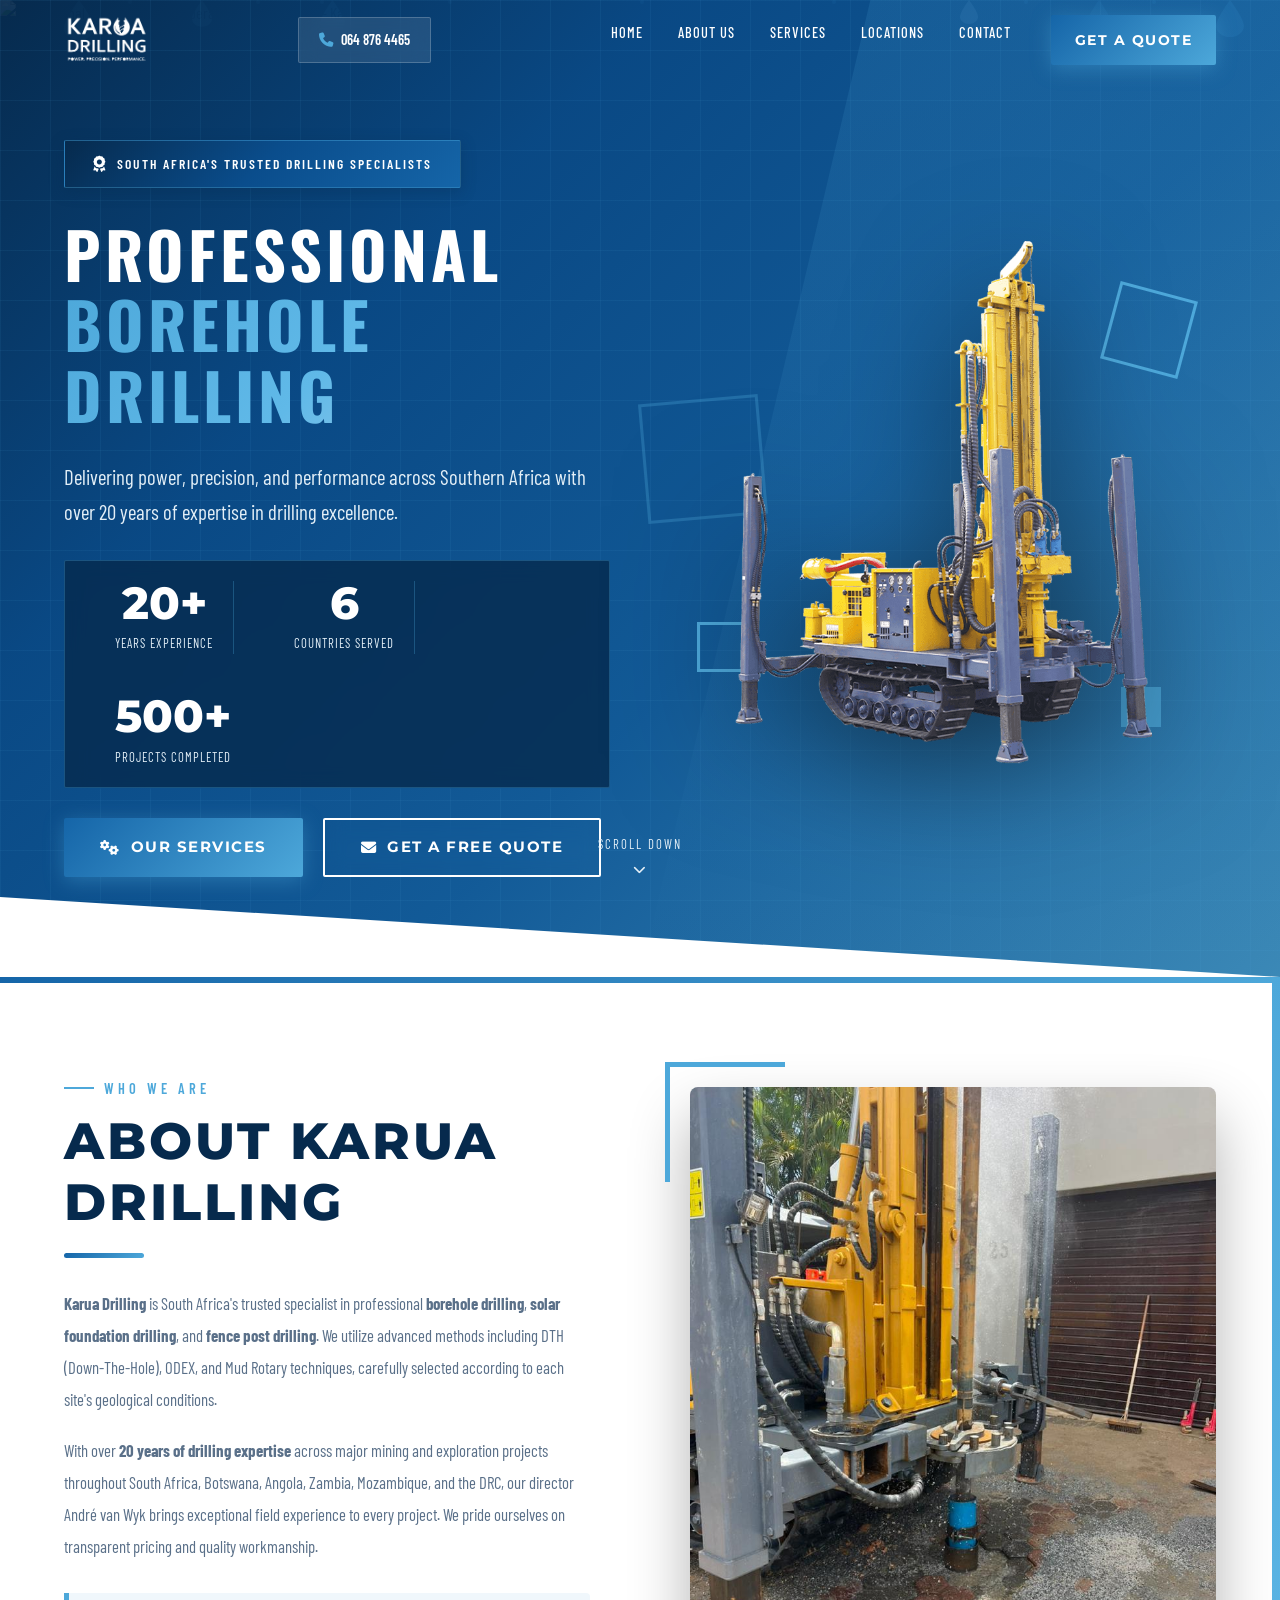
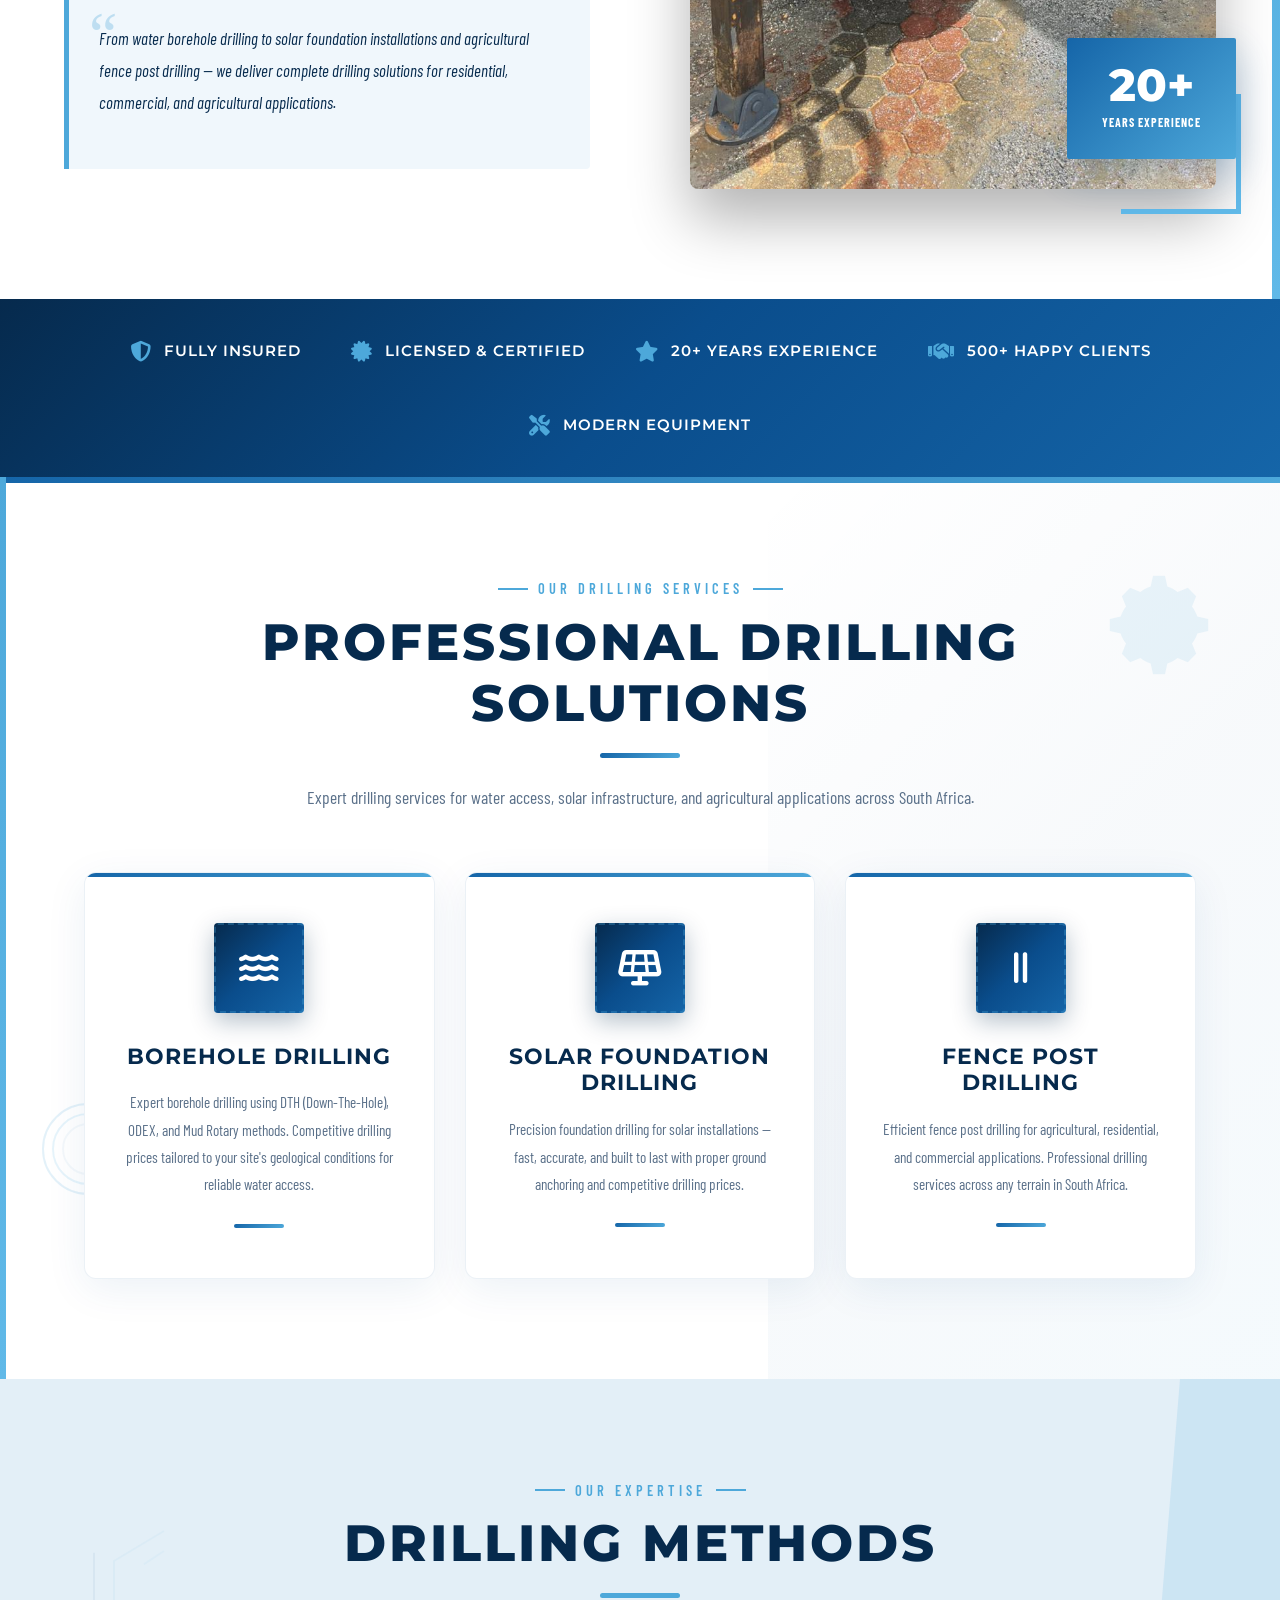
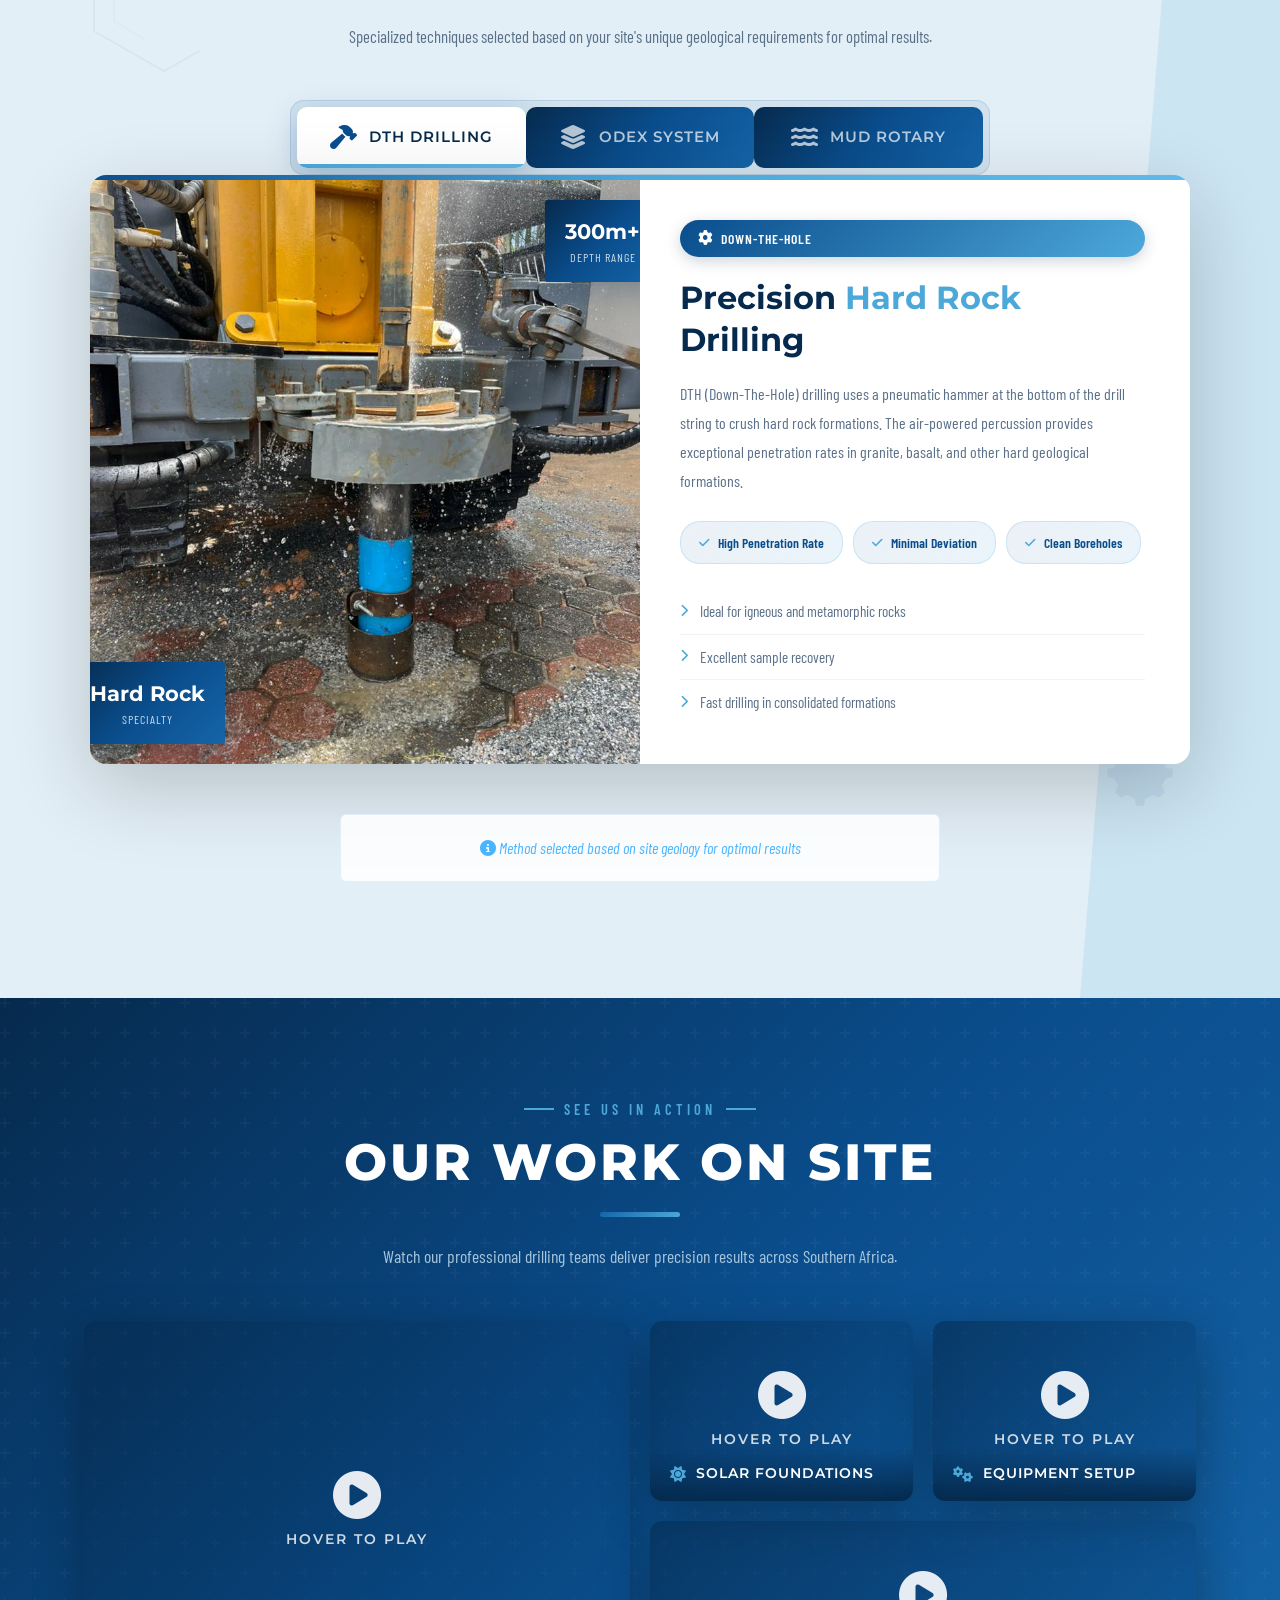
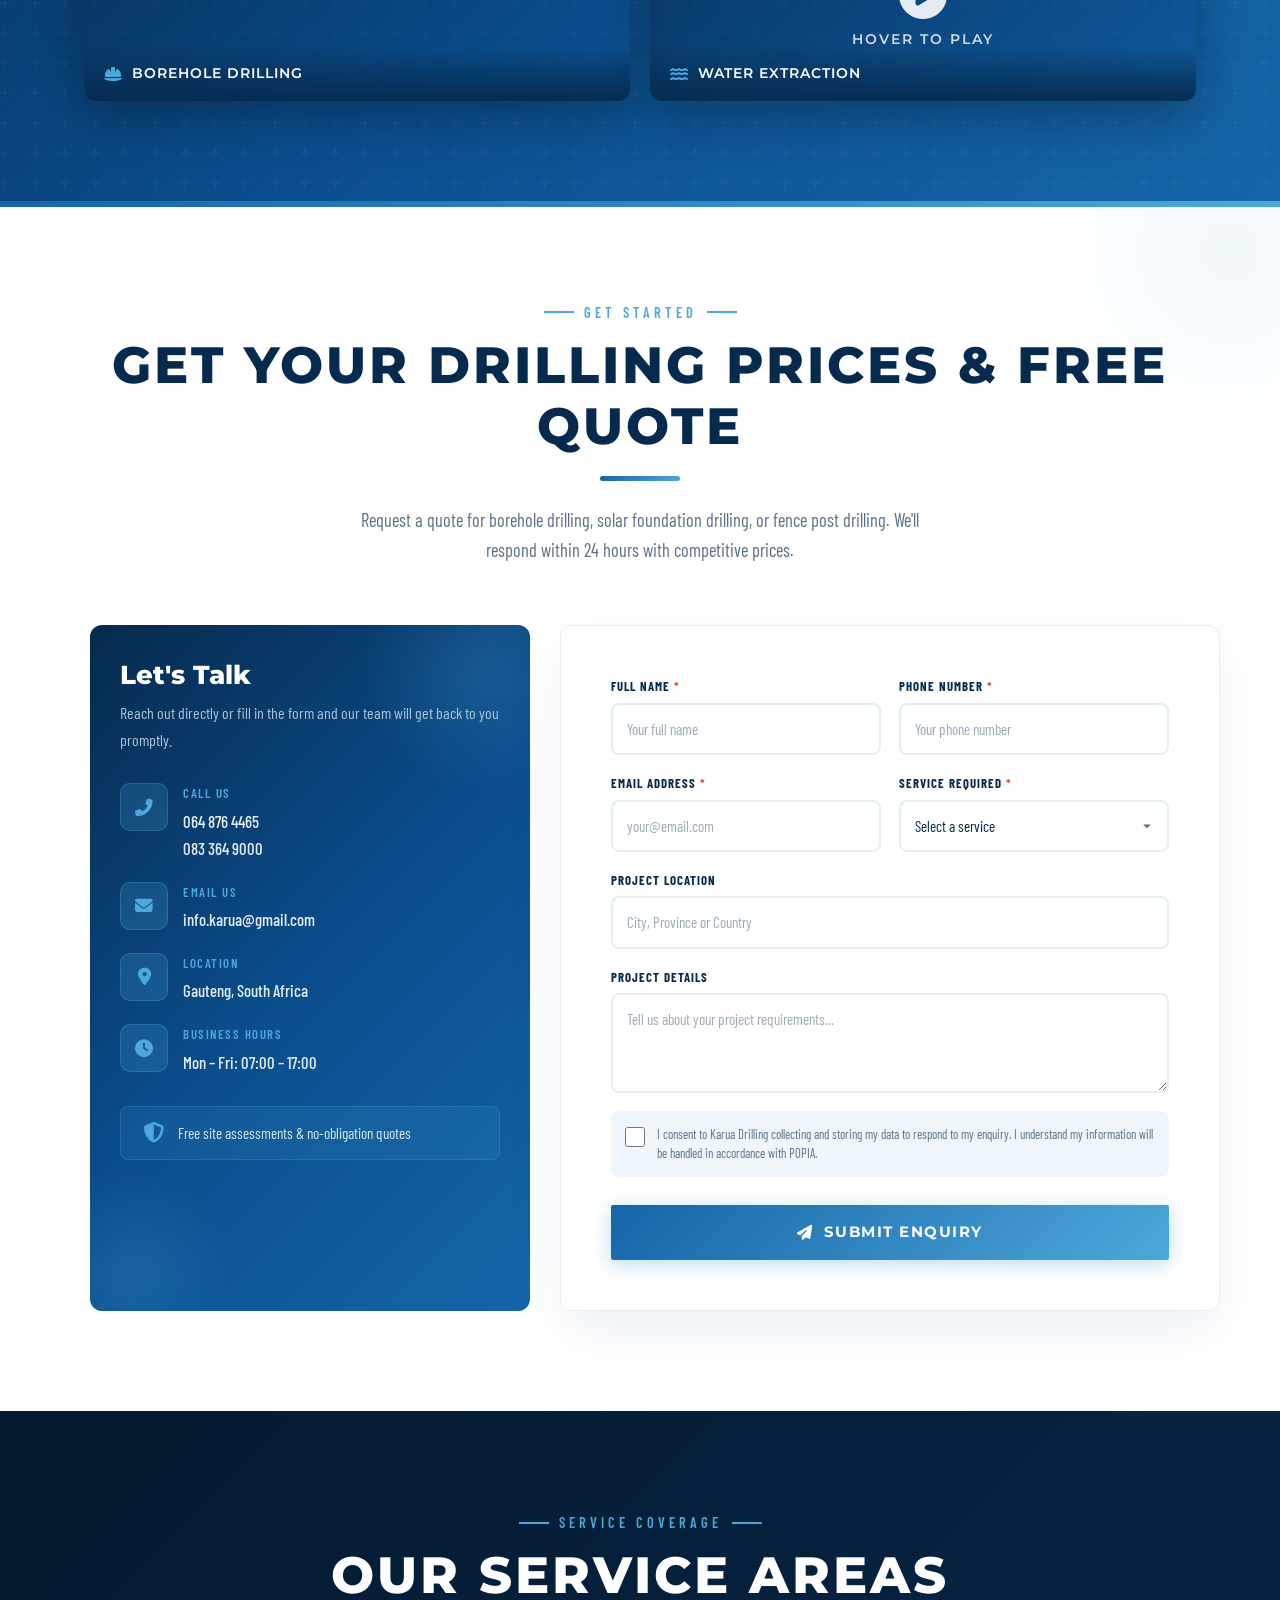
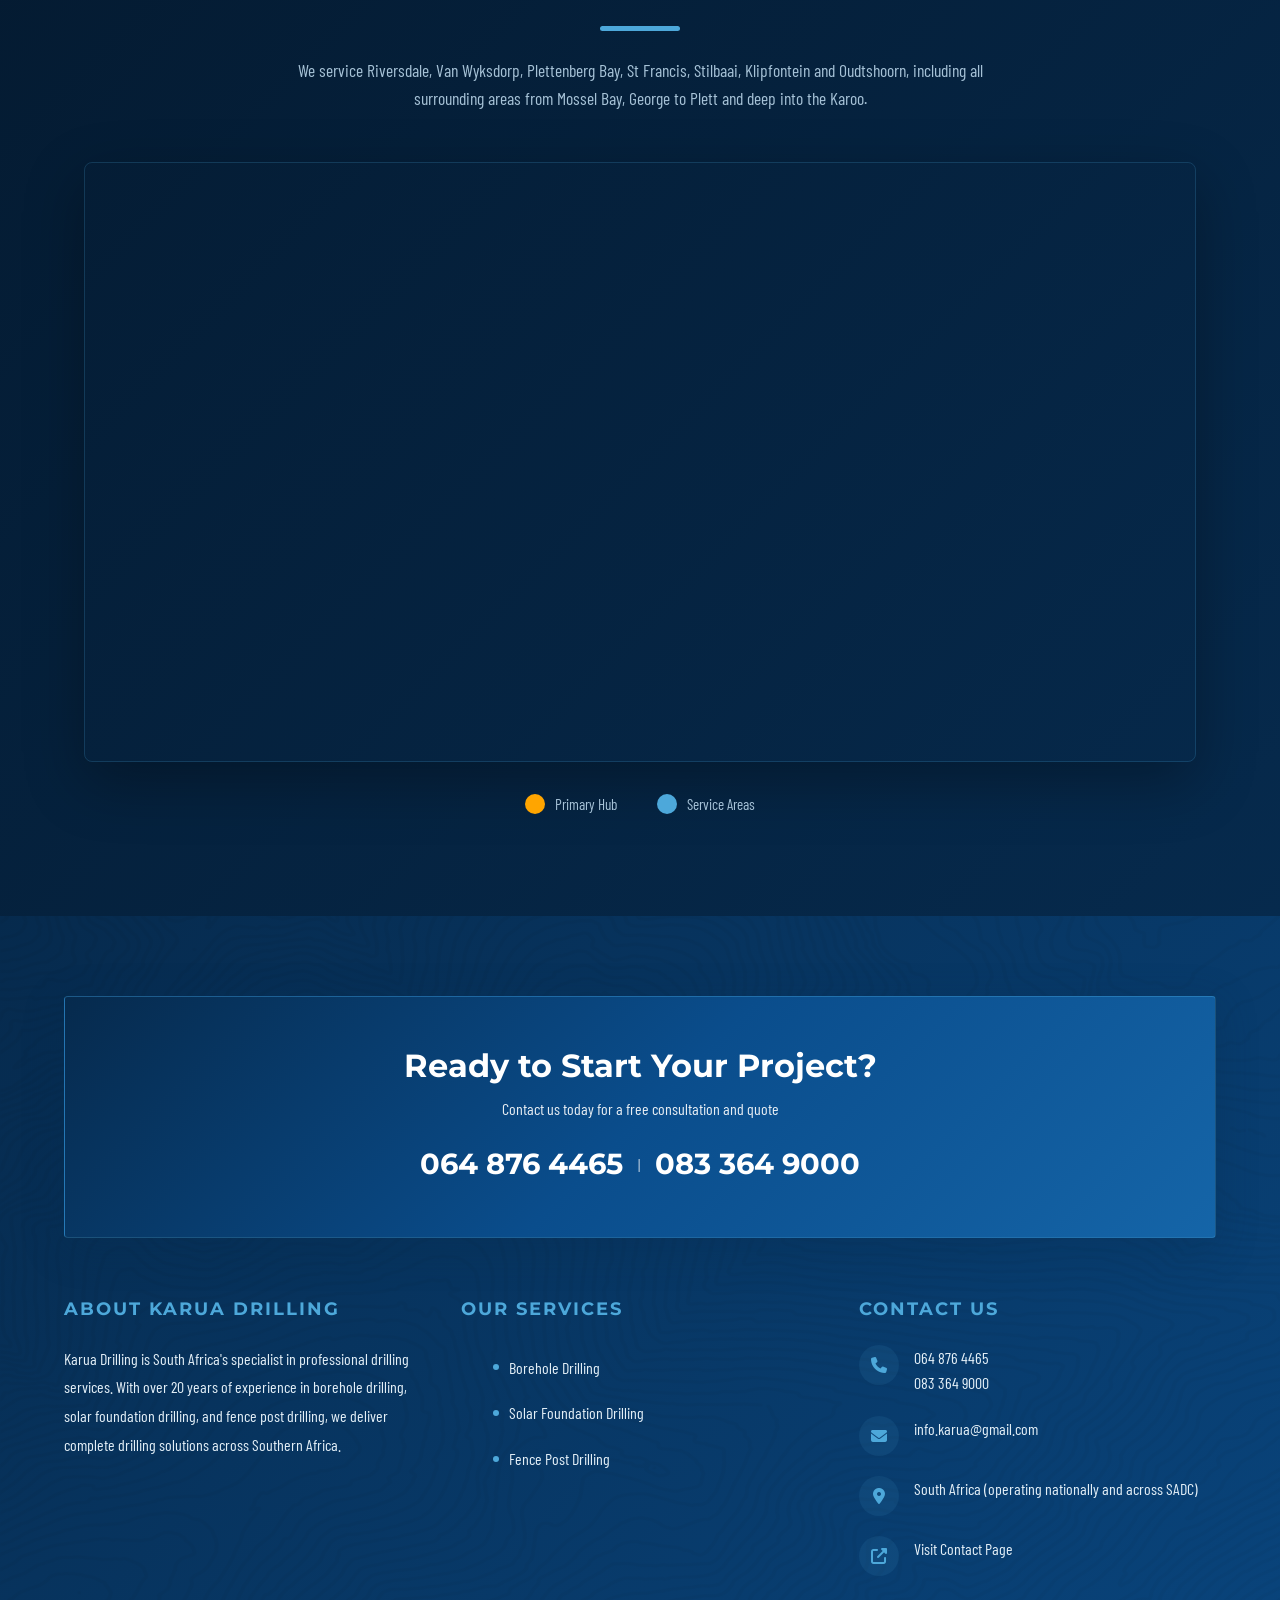
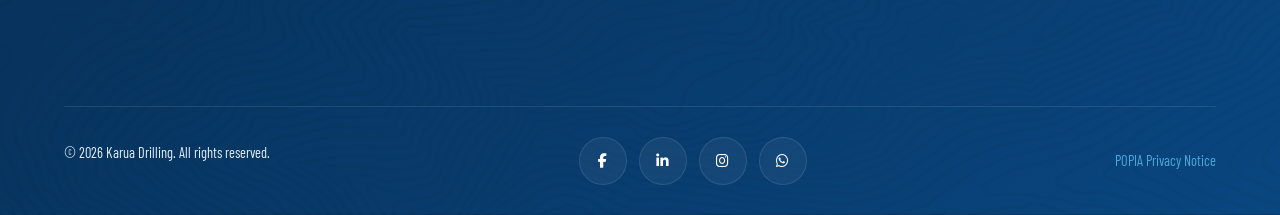
==== index.html @ 05ddfd88 "Initial commit: Karua Drilling static site Static marketing site (HTML/CSS/vanilla JS) with PWA mani" ====
<!DOCTYPE html>
<html lang="en">
<head>
    <meta charset="UTF-8">
    <meta name="viewport" content="width=device-width, initial-scale=1.0">
    
    <!-- HTTPS Security Headers -->
    <meta http-equiv="Content-Security-Policy" content="upgrade-insecure-requests">
    <meta http-equiv="X-Content-Type-Options" content="nosniff">
    <meta http-equiv="X-Frame-Options" content="SAMEORIGIN">
    <meta http-equiv="Referrer-Policy" content="strict-origin-when-cross-origin">
    
    <!-- PWA Meta Tags -->
    <meta name="mobile-web-app-capable" content="yes">
    <meta name="apple-mobile-web-app-capable" content="yes">
    <meta name="apple-mobile-web-app-status-bar-style" content="black-translucent">
    <meta name="apple-mobile-web-app-title" content="Karua Drilling">
    <meta name="application-name" content="Karua Drilling">
    <meta name="theme-color" content="#00a8e8">
    <meta name="msapplication-TileColor" content="#0a1628">
    
    <!-- PWA Manifest -->
    <link rel="manifest" href="manifest.json">
    <link rel="apple-touch-icon" href="images/logo.png">
    
    <!-- Primary SEO Meta Tags -->
    <meta name="description" content="Professional drilling services in South Africa. Expert borehole drilling, solar foundation drilling & fence post drilling. 20+ years experience. Call 064 876 4465 for a free quote.">
    <meta name="keywords" content="drilling, borehole drilling, solar foundation drilling, fence post drilling, drilling prices, borehole drilling prices South Africa, water borehole drilling, DTH drilling, ODEX drilling, mud rotary drilling, Johannesburg drilling, Cape Town drilling, Pretoria borehole drilling">
    <meta name="robots" content="index, follow">
    <meta name="author" content="Karua Drilling (Pty) Ltd">
    
    <!-- Geo-Location Meta Tags -->
    <meta name="geo.region" content="ZA">
    <meta name="geo.placename" content="South Africa">
    <meta name="geo.position" content="-26.2041;28.0473">
    <meta name="ICBM" content="-26.2041, 28.0473">
    
    <!-- Open Graph / Social Media Meta Tags -->
    <meta property="og:type" content="business.business">
    <meta property="og:title" content="Karua Drilling | Borehole, Solar Foundation & Fence Post Drilling">
    <meta property="og:description" content="Professional drilling services across South Africa. Borehole drilling, solar foundation drilling & fence post drilling. Get competitive prices today.">
    <meta property="og:url" content="https://karuadrilling.co.za">
    <meta property="og:site_name" content="Karua Drilling">
    <meta property="business:contact_data:phone_number" content="+27648764465">
    <meta property="business:contact_data:email" content="info.karua@gmail.com">
    <meta property="business:contact_data:country_name" content="South Africa">
    
    <!-- Canonical URL -->
    <link rel="canonical" href="https://karuadrilling.co.za/">
    
    <title>Borehole Drilling South Africa | Solar Foundation & Fence Post Drilling | Karua Drilling</title>
    
    <!-- Schema.org LocalBusiness Structured Data for SEO/GEO -->
    <script type="application/ld+json">
    {
        "@context": "https://schema.org",
        "@type": "LocalBusiness",
        "@id": "https://karuadrilling.co.za",
        "name": "Karua Drilling (Pty) Ltd",
        "alternateName": "Karua Drilling",
        "description": "Professional drilling services including borehole drilling, solar foundation drilling, and fence post drilling across South Africa and Southern Africa.",
        "url": "https://karuadrilling.co.za",
        "telephone": ["+27648764465", "+27833649000"],
        "email": "info.karua@gmail.com",
        "address": {
            "@type": "PostalAddress",
            "addressCountry": "ZA",
            "addressRegion": "Gauteng",
            "addressLocality": "Johannesburg"
        },
        "geo": {
            "@type": "GeoCoordinates",
            "latitude": -26.2041,
            "longitude": 28.0473
        },
        "areaServed": [
            {"@type": "Country", "name": "South Africa"},
            {"@type": "Country", "name": "Botswana"},
            {"@type": "Country", "name": "Zambia"},
            {"@type": "Country", "name": "Mozambique"},
            {"@type": "Country", "name": "Angola"},
            {"@type": "Country", "name": "Democratic Republic of the Congo"}
        ],
        "serviceType": [
            "Borehole Drilling",
            "Solar Foundation Drilling",
            "Fence Post Drilling"
        ],
        "hasOfferCatalog": {
            "@type": "OfferCatalog",
            "name": "Drilling Services",
            "itemListElement": [
                {
                    "@type": "Offer",
                    "itemOffered": {
                        "@type": "Service",
                        "name": "Borehole Drilling",
                        "description": "Professional borehole drilling using DTH, ODEX, and Mud Rotary techniques"
                    }
                },
                {
                    "@type": "Offer",
                    "itemOffered": {
                        "@type": "Service",
                        "name": "Solar Foundation Drilling",
                        "description": "Precision drilling for solar panel installations and ground-mounted systems"
                    }
                },
                {
                    "@type": "Offer",
                    "itemOffered": {
                        "@type": "Service",
                        "name": "Fence Post Drilling",
                        "description": "High-volume fence post drilling for agricultural and commercial applications"
                    }
                }
            ]
        },
        "foundingDate": "2006",
        "priceRange": "$$",
        "openingHours": "Mo-Fr 07:00-17:00",
        "paymentAccepted": "Cash, Bank Transfer, EFT",
        "sameAs": [],
        "aggregateRating": {
            "@type": "AggregateRating",
            "ratingValue": "4.9",
            "reviewCount": "127"
        }
    }
    </script>
    
    <!-- FAQ Schema for Drilling Prices -->
    <script type="application/ld+json">
    {
        "@context": "https://schema.org",
        "@type": "FAQPage",
        "mainEntity": [
            {
                "@type": "Question",
                "name": "What are typical borehole drilling prices in South Africa?",
                "acceptedAnswer": {
                    "@type": "Answer",
                    "text": "Borehole drilling prices in South Africa vary based on depth, geological conditions, and location. Contact Karua Drilling at 064 876 4465 for a free site assessment and accurate quote."
                }
            },
            {
                "@type": "Question",
                "name": "Do you offer solar foundation drilling?",
                "acceptedAnswer": {
                    "@type": "Answer",
                    "text": "Yes, Karua Drilling provides precision drilling services for solar panel installations including ground-mounted residential systems, commercial installations, and utility-scale solar farms."
                }
            },
            {
                "@type": "Question",
                "name": "What fence post drilling services do you offer?",
                "acceptedAnswer": {
                    "@type": "Answer",
                    "text": "We offer high-volume fence post drilling for farms, game reserves, and large properties. Our equipment handles all terrain types with precision depth control."
                }
            },
            {
                "@type": "Question",
                "name": "What drilling methods do you use?",
                "acceptedAnswer": {
                    "@type": "Answer",
                    "text": "Karua Drilling utilizes advanced methods including DTH (Down-The-Hole), ODEX, and Mud Rotary techniques, carefully selected according to each site's geological conditions for optimal results."
                }
            }
        ]
    }
    </script>
    
    <!-- Google Fonts -->
    <link rel="preconnect" href="https://fonts.googleapis.com">
    <link rel="preconnect" href="https://fonts.gstatic.com" crossorigin>
    <link href="https://fonts.googleapis.com/css2?family=Barlow+Condensed:wght@400;500;600;700&family=Montserrat:wght@400;500;600;700;800;900&family=Oswald:wght@400;500;600;700&display=swap" rel="stylesheet">
    
    <!-- Bootstrap 5 CSS -->
    <link href="https://cdn.jsdelivr.net/npm/bootstrap@5.3.2/dist/css/bootstrap.min.css" rel="stylesheet">
    
    <!-- Font Awesome -->
    <link rel="stylesheet" href="https://cdnjs.cloudflare.com/ajax/libs/font-awesome/6.5.1/css/all.min.css">
    
    <!-- AOS Animation Library -->
    <link href="https://unpkg.com/aos@2.3.1/dist/aos.css" rel="stylesheet">
    
    <!-- Leaflet Map -->
    <link rel="stylesheet" href="https://unpkg.com/leaflet@1.9.4/dist/leaflet.css" />
    
    <!-- Custom Styles -->
    <link rel="stylesheet" href="styles.css">
</head>
<body>
    <!-- ========================================
         PRELOADER
    ======================================== -->
    <div class="preloader" id="preloader">
        <div class="preloader-content">
            <div class="drill-animation">
                <div class="drill-tower"></div>
                <div class="drill-rod">
                    <div class="drill-bit"></div>
                </div>
                <div class="drill-debris">
                    <span></span>
                    <span></span>
                    <span></span>
                    <span></span>
                    <span></span>
                </div>
                <div class="drill-ground"></div>
            </div>
            <div class="preloader-text">Karua Drilling</div>
            <div class="preloader-dots">
                <span></span>
                <span></span>
                <span></span>
            </div>
        </div>
    </div>

    <!-- ========================================
         HEADER / NAVIGATION
    ======================================== -->
    <header class="header" id="header">
        <div class="header-inner">
            <a href="index.html" class="logo">
                <img src="images/logo.png" alt="Karua Drilling - Power. Precision. Performance." class="logo-img">
            </a>
            
            <a href="tel:+27648764465" class="header-phone">
                <i class="fas fa-phone"></i>
                <span>064 876 4465</span>
            </a>
            
            <nav class="nav">
                <ul class="nav-links">
                    <li><a href="index.html">Home</a></li>
                    <li><a href="about.html">About Us</a></li>
                    <li><a href="services.html">Services</a></li>
                    <li><a href="index.html#locations">Locations</a></li>
                    <li><a href="contact.html">Contact</a></li>
                </ul>
                <a href="contact.html" class="btn btn-primary nav-cta">Get a Quote</a>
            </nav>
            
            <button class="hamburger" id="hamburger" aria-label="Toggle navigation menu">
                <span></span>
                <span></span>
                <span></span>
            </button>
        </div>
    </header>
    
    <!-- Mobile Navigation -->
    <div class="mobile-nav" id="mobileNav">
        <div class="mobile-nav-links">
            <a href="index.html"><i class="fas fa-home"></i> Home</a>
            <a href="about.html"><i class="fas fa-info-circle"></i> About Us</a>
            <a href="services.html"><i class="fas fa-cogs"></i> Services</a>
            <a href="#locations"><i class="fas fa-map-marker-alt"></i> Locations</a>
            <a href="#methods"><i class="fas fa-tools"></i> Methods</a>
            <a href="contact.html"><i class="fas fa-envelope"></i> Contact</a>
        </div>
        <a href="tel:+27648764465" class="btn btn-outline">
            <i class="fas fa-phone"></i> 064 876 4465
        </a>
        <a href="contact.html" class="btn btn-primary">
            <i class="fas fa-paper-plane"></i> Get a Quote
        </a>
        <div class="mobile-nav-footer">
            <p>Power. Precision. Performance.</p>
        </div>
    </div>
    <div class="mobile-overlay" id="mobileOverlay"></div>
    
    <main>
        <!-- ========================================
             HERO SECTION - REDESIGNED
        ======================================== -->
        <section class="hero" id="home">
            <!-- Animated Particles -->
            <div class="hero-particles">
                <span></span><span></span><span></span><span></span>
                <span></span><span></span><span></span><span></span>
            </div>
            
            <!-- Animated Water Drops SVG -->
            <div class="svg-drops">
                <svg width="30" height="40" viewBox="0 0 30 40" fill="none">
                    <path d="M15 0C15 0 0 20 0 28C0 34.6274 6.71573 40 15 40C23.2843 40 30 34.6274 30 28C30 20 15 0 15 0Z" fill="rgba(77, 168, 218, 0.4)"/>
                </svg>
                <svg width="20" height="27" viewBox="0 0 30 40" fill="none">
                    <path d="M15 0C15 0 0 20 0 28C0 34.6274 6.71573 40 15 40C23.2843 40 30 34.6274 30 28C30 20 15 0 15 0Z" fill="rgba(96, 185, 232, 0.3)"/>
                </svg>
                <svg width="25" height="33" viewBox="0 0 30 40" fill="none">
                    <path d="M15 0C15 0 0 20 0 28C0 34.6274 6.71573 40 15 40C23.2843 40 30 34.6274 30 28C30 20 15 0 15 0Z" fill="rgba(77, 168, 218, 0.35)"/>
                </svg>
                <svg width="18" height="24" viewBox="0 0 30 40" fill="none">
                    <path d="M15 0C15 0 0 20 0 28C0 34.6274 6.71573 40 15 40C23.2843 40 30 34.6274 30 28C30 20 15 0 15 0Z" fill="rgba(184, 212, 232, 0.4)"/>
                </svg>
                <svg width="22" height="29" viewBox="0 0 30 40" fill="none">
                    <path d="M15 0C15 0 0 20 0 28C0 34.6274 6.71573 40 15 40C23.2843 40 30 34.6274 30 28C30 20 15 0 15 0Z" fill="rgba(77, 168, 218, 0.3)"/>
                </svg>
                <svg width="28" height="37" viewBox="0 0 30 40" fill="none">
                    <path d="M15 0C15 0 0 20 0 28C0 34.6274 6.71573 40 15 40C23.2843 40 30 34.6274 30 28C30 20 15 0 15 0Z" fill="rgba(96, 185, 232, 0.35)"/>
                </svg>
            </div>
            
            <!-- Background Media -->
            <div class="hero-media">
                <img src="https://images.unsplash.com/photo-1621905252507-b35492cc74b4?auto=format&fit=crop&w=1920&q=80" alt="Professional borehole drilling operation in South Africa - Karua Drilling">
            </div>
            <div class="hero-overlay"></div>
            
            <!-- Decorative Shapes -->
            <div class="hero-shape-1"></div>
            <div class="hero-shape-2"></div>
            <div class="hero-grid"></div>
            
            <div class="hero-inner">
                <div class="hero-content" data-aos="fade-right" data-aos-duration="1000">
                    <span class="hero-badge">
                        <i class="fas fa-award"></i> South Africa's Trusted Drilling Specialists
                    </span>
                    
                    <div class="hero-headline">
                        <h1>PROFESSIONAL<br><span>BOREHOLE DRILLING</span></h1>
                    </div>
                    
                    <p class="hero-tagline">
                        Delivering power, precision, and performance across Southern Africa with over 20 years of expertise in drilling excellence.
                    </p>
                    
                    <!-- Stats Row - Horizontal -->
                    <div class="hero-stats-row">
                        <div class="hero-stat">
                            <span class="hero-stat-number">20+</span>
                            <span class="hero-stat-label">Years Experience</span>
                        </div>
                        <div class="hero-stat">
                            <span class="hero-stat-number">6</span>
                            <span class="hero-stat-label">Countries Served</span>
                        </div>
                        <div class="hero-stat">
                            <span class="hero-stat-number">500+</span>
                            <span class="hero-stat-label">Projects Completed</span>
                        </div>
                    </div>
                    
                    <div class="hero-cta">
                        <a href="#services" class="btn btn-primary"><i class="fas fa-cogs"></i> Our Services</a>
                        <a href="#contact" class="btn btn-outline"><i class="fas fa-envelope"></i> Get a Free Quote</a>
                    </div>
                </div>
                
                <!-- Featured Drilling Machine Image -->
                <div class="hero-machine" data-aos="fade-left" data-aos-delay="300">
                    <div class="hero-machine-squares">
                        <div class="square square-1"></div>
                        <div class="square square-2"></div>
                        <div class="square square-3"></div>
                        <div class="square square-4"></div>
                    </div>
                    <img src="images/hero-drill.png" alt="Borehole drilling equipment - DTH and ODEX drilling rigs for professional borehole drilling services">
                </div>
            </div>
            
            <div class="scroll-indicator">
                <a href="#about" aria-label="Scroll down to the next section">
                    <span>Scroll Down</span>
                    <i class="fas fa-chevron-down"></i>
                </a>
            </div>
        </section>
        
        <!-- ========================================
             ABOUT SECTION
        ======================================== -->
        <section class="about" id="about">
            <!-- Decorative dots pattern -->
            <div class="about-dots">
                <span></span><span></span><span></span><span></span>
                <span></span><span></span><span></span><span></span>
                <span></span><span></span><span></span><span></span>
                <span></span><span></span><span></span><span></span>
            </div>
            
            <!-- Animated Drill SVG -->
            <svg class="svg-decoration svg-drill" style="position: absolute; top: 15%; right: 8%; opacity: 0.08;" width="80" height="150" viewBox="0 0 80 150" fill="none">
                <rect x="30" y="0" width="20" height="40" rx="5" fill="#4DA8DA"/>
                <rect x="25" y="40" width="30" height="20" rx="3" fill="#0A4D8C"/>
                <path d="M40 60L40 140" stroke="#4DA8DA" stroke-width="8" stroke-linecap="round"/>
                <path d="M40 100L30 110M40 100L50 110M40 120L30 130M40 120L50 130" stroke="#0A4D8C" stroke-width="3" stroke-linecap="round"/>
                <path d="M40 140L35 150L40 145L45 150L40 140Z" fill="#4DA8DA"/>
            </svg>
            
            <div class="about-grid">
                <div class="about-content" data-aos="fade-right">
                    <span class="section-subtitle">Who We Are</span>
                    <h2 class="section-heading">About Karua Drilling</h2>
                    <div class="about-text">
                        <p><strong>Karua Drilling</strong> is South Africa's trusted specialist in professional <strong>borehole drilling</strong>, <strong>solar foundation drilling</strong>, and <strong>fence post drilling</strong>. We utilize advanced methods including DTH (Down-The-Hole), ODEX, and Mud Rotary techniques, carefully selected according to each site's geological conditions.</p>
                        
                        <p>With over <strong>20 years of drilling expertise</strong> across major mining and exploration projects throughout South Africa, Botswana, Angola, Zambia, Mozambique, and the DRC, our director André van Wyk brings exceptional field experience to every project. We pride ourselves on transparent pricing and quality workmanship.</p>
                        
                        <div class="about-quote">
                            <p>From water borehole drilling to solar foundation installations and agricultural fence post drilling — we deliver complete drilling solutions for residential, commercial, and agricultural applications.</p>
                        </div>
                    </div>
                    
                </div>
                
                <div class="about-image" data-aos="fade-left">
                    <div class="about-image-frame"></div>
                    <div class="about-image-frame-2"></div>
                    <img src="images/1000310015.jpg" alt="Karua Drilling Operations">
                    <div class="about-experience-badge">
                        <span class="number">20+</span>
                        <span class="label">Years Experience</span>
                    </div>
                </div>
            </div>
        </section>
        
        <!-- ========================================
             TRUST INDICATORS SECTION
        ======================================== -->
        <section class="trust-indicators" id="trust">
            <div class="trust-indicators-inner">
                <div class="trust-item">
                    <i class="fas fa-shield-alt"></i>
                    <span>Fully Insured</span>
                </div>
                <div class="trust-item">
                    <i class="fas fa-certificate"></i>
                    <span>Licensed & Certified</span>
                </div>
                <div class="trust-item">
                    <i class="fas fa-star"></i>
                    <span>20+ Years Experience</span>
                </div>
                <div class="trust-item">
                    <i class="fas fa-handshake"></i>
                    <span>500+ Happy Clients</span>
                </div>
                <div class="trust-item">
                    <i class="fas fa-tools"></i>
                    <span>Modern Equipment</span>
                </div>
            </div>
        </section>
        
        <!-- ========================================
             SERVICES SECTION
        ======================================== -->
        <section class="services" id="services">
            <!-- Diagonal accent shape -->
            <div class="services-diagonal"></div>
            
            <!-- Animated Gear SVG -->
            <svg class="svg-decoration svg-gear" style="position: absolute; top: 10%; right: 5%; opacity: 0.1;" width="120" height="120" viewBox="0 0 100 100" fill="none">
                <path d="M50 35C41.716 35 35 41.716 35 50C35 58.284 41.716 65 50 65C58.284 65 65 58.284 65 50C65 41.716 58.284 35 50 35ZM93.5 42.5L84.5 40.5C83.5 37.5 82 34.5 80 32L83.5 23.5L76.5 16.5L68 20C65.5 18 62.5 16.5 59.5 15.5L57.5 6.5H47.5L45.5 15.5C42.5 16.5 39.5 18 37 20L28.5 16.5L21.5 23.5L25 32C23 34.5 21.5 37.5 20.5 40.5L11.5 42.5V52.5L20.5 54.5C21.5 57.5 23 60.5 25 63L21.5 71.5L28.5 78.5L37 75C39.5 77 42.5 78.5 45.5 79.5L47.5 88.5H57.5L59.5 79.5C62.5 78.5 65.5 77 68 75L76.5 78.5L83.5 71.5L80 63C82 60.5 83.5 57.5 84.5 54.5L93.5 52.5V42.5Z" fill="#4DA8DA"/>
            </svg>
            
            <!-- Animated Circles SVG -->
            <svg class="svg-decoration svg-circles" style="position: absolute; bottom: 20%; left: 3%; opacity: 0.15;" width="100" height="100" viewBox="0 0 100 100">
                <circle cx="50" cy="50" r="45" stroke="#4DA8DA" stroke-width="2" fill="none"/>
                <circle cx="50" cy="50" r="35" stroke="#60B9E8" stroke-width="2" fill="none"/>
                <circle cx="50" cy="50" r="25" stroke="#B8D4E8" stroke-width="2" fill="none"/>
            </svg>
            
            <div class="container">
                <span class="section-subtitle center" data-aos="fade-up">Our Drilling Services</span>
                <h2 class="section-heading center" data-aos="fade-up" data-aos-delay="100">Professional Drilling Solutions</h2>
                <p class="services-intro" data-aos="fade-up" data-aos-delay="200">Expert drilling services for water access, solar infrastructure, and agricultural applications across South Africa.</p>
                
                <div class="services-grid">
                    <div class="service-card" data-bg="borehole" data-aos="fade-up" data-aos-delay="100">
                        <div class="service-gradient-accent"></div>
                        <div class="service-icon">
                            <i class="fas fa-water"></i>
                        </div>
                        <h3>Borehole Drilling</h3>
                        <p>Expert borehole drilling using DTH (Down-The-Hole), ODEX, and Mud Rotary methods. Competitive drilling prices tailored to your site's geological conditions for reliable water access.</p>
                        <div class="service-underline"></div>
                    </div>
                    
                    <div class="service-card" data-bg="solar" data-aos="fade-up" data-aos-delay="200">
                        <div class="service-gradient-accent"></div>
                        <div class="service-icon">
                            <i class="fas fa-solar-panel"></i>
                        </div>
                        <h3>Solar Foundation Drilling</h3>
                        <p>Precision foundation drilling for solar installations — fast, accurate, and built to last with proper ground anchoring and competitive drilling prices.</p>
                        <div class="service-underline"></div>
                    </div>
                    
                    <div class="service-card" data-bg="fence" data-aos="fade-up" data-aos-delay="300">
                        <div class="service-gradient-accent"></div>
                        <div class="service-icon">
                            <i class="fas fa-grip-lines-vertical"></i>
                        </div>
                        <h3>Fence Post Drilling</h3>
                        <p>Efficient fence post drilling for agricultural, residential, and commercial applications. Professional drilling services across any terrain in South Africa.</p>
                        <div class="service-underline"></div>
                    </div>
                </div>
            </div>
        </section>
        
        <!-- ========================================
             DRILLING METHODS SECTION - TABBED
        ======================================== -->
        <section class="methods" id="methods">
            <!-- Animated Hexagon Grid SVG -->
            <svg class="svg-decoration" style="position: absolute; top: 10%; left: 5%; opacity: 0.05;" width="200" height="200" viewBox="0 0 200 200" fill="none">
                <path class="svg-line-animated" d="M100 10L170 50V130L100 170L30 130V50L100 10Z" stroke="#0A4D8C" stroke-width="2" fill="none"/>
                <path class="svg-line-animated" style="animation-delay: 0.5s;" d="M100 30L150 60V120L100 150L50 120V60L100 30Z" stroke="#4DA8DA" stroke-width="2" fill="none"/>
                <path class="svg-line-animated" style="animation-delay: 1s;" d="M100 50L130 70V110L100 130L70 110V70L100 50Z" stroke="#60B9E8" stroke-width="2" fill="none"/>
            </svg>
            
            <!-- Animated Gear SVG (small) -->
            <svg class="svg-decoration svg-gear" style="position: absolute; bottom: 15%; right: 8%; opacity: 0.06;" width="80" height="80" viewBox="0 0 100 100" fill="none">
                <path d="M50 35C41.716 35 35 41.716 35 50C35 58.284 41.716 65 50 65C58.284 65 65 58.284 65 50C65 41.716 58.284 35 50 35ZM93.5 42.5L84.5 40.5C83.5 37.5 82 34.5 80 32L83.5 23.5L76.5 16.5L68 20C65.5 18 62.5 16.5 59.5 15.5L57.5 6.5H47.5L45.5 15.5C42.5 16.5 39.5 18 37 20L28.5 16.5L21.5 23.5L25 32C23 34.5 21.5 37.5 20.5 40.5L11.5 42.5V52.5L20.5 54.5C21.5 57.5 23 60.5 25 63L21.5 71.5L28.5 78.5L37 75C39.5 77 42.5 78.5 45.5 79.5L47.5 88.5H57.5L59.5 79.5C62.5 78.5 65.5 77 68 75L76.5 78.5L83.5 71.5L80 63C82 60.5 83.5 57.5 84.5 54.5L93.5 52.5V42.5Z" fill="#0A4D8C"/>
            </svg>
            
            <div class="container">
                <span class="section-subtitle center" data-aos="fade-up">Our Expertise</span>
                <h2 class="section-heading center" data-aos="fade-up" data-aos-delay="100">Drilling Methods</h2>
                <p class="methods-intro" data-aos="fade-up" data-aos-delay="200">Specialized techniques selected based on your site's unique geological requirements for optimal results.</p>
                
                <!-- Methods Tab Bar -->
                <div class="methods-tabs" data-aos="fade-up" data-aos-delay="250">
                    <button class="method-tab active" data-tab="dth">
                        <i class="fas fa-hammer"></i>
                        <span>DTH Drilling</span>
                    </button>
                    <button class="method-tab" data-tab="odex">
                        <i class="fas fa-layer-group"></i>
                        <span>ODEX System</span>
                    </button>
                    <button class="method-tab" data-tab="mud">
                        <i class="fas fa-water"></i>
                        <span>Mud Rotary</span>
                    </button>
                </div>
                
                <!-- Tab Content Panels -->
                <div class="methods-content">
                    <!-- DTH Panel -->
                    <div class="method-panel active" id="panel-dth" data-aos="fade-up">
                        <div class="method-panel-inner">
                            <div class="method-image">
                                <img src="images/1000310016.jpg" alt="DTH Drilling">
                                <div class="method-stat method-stat-top">
                                    <span class="stat-number">300m+</span>
                                    <span class="stat-label">Depth Range</span>
                                </div>
                                <div class="method-stat method-stat-bottom">
                                    <span class="stat-number">Hard Rock</span>
                                    <span class="stat-label">Specialty</span>
                                </div>
                            </div>
                            <div class="method-info">
                                <span class="method-pill"><i class="fas fa-cog"></i> Down-The-Hole</span>
                                <h3>Precision <span class="highlight">Hard Rock</span> Drilling</h3>
                                <p>DTH (Down-The-Hole) drilling uses a pneumatic hammer at the bottom of the drill string to crush hard rock formations. The air-powered percussion provides exceptional penetration rates in granite, basalt, and other hard geological formations.</p>
                                <div class="method-features">
                                    <span class="feature-tag"><i class="fas fa-check"></i> High Penetration Rate</span>
                                    <span class="feature-tag"><i class="fas fa-check"></i> Minimal Deviation</span>
                                    <span class="feature-tag"><i class="fas fa-check"></i> Clean Boreholes</span>
                                </div>
                                <ul class="method-benefits">
                                    <li><i class="fas fa-chevron-right"></i> Ideal for igneous and metamorphic rocks</li>
                                    <li><i class="fas fa-chevron-right"></i> Excellent sample recovery</li>
                                    <li><i class="fas fa-chevron-right"></i> Fast drilling in consolidated formations</li>
                                </ul>
                            </div>
                        </div>
                    </div>
                    
                    <!-- ODEX Panel -->
                    <div class="method-panel" id="panel-odex">
                        <div class="method-panel-inner">
                            <div class="method-image">
                                <img src="images/1000310019.jpg" alt="ODEX System">
                                <div class="method-stat method-stat-top">
                                    <span class="stat-number">Cased</span>
                                    <span class="stat-label">Borehole</span>
                                </div>
                                <div class="method-stat method-stat-bottom">
                                    <span class="stat-number">Unstable</span>
                                    <span class="stat-label">Formations</span>
                                </div>
                            </div>
                            <div class="method-info">
                                <span class="method-pill"><i class="fas fa-layer-group"></i> ODEX System</span>
                                <h3>Drilling in <span class="highlight">Unstable</span> Ground</h3>
                                <p>The ODEX system installs casing simultaneously as drilling progresses, preventing borehole collapse in loose or unconsolidated formations. This method is essential for drilling through gravel, sand, and fractured rock zones.</p>
                                <div class="method-features">
                                    <span class="feature-tag"><i class="fas fa-check"></i> Simultaneous Casing</span>
                                    <span class="feature-tag"><i class="fas fa-check"></i> Collapse Prevention</span>
                                    <span class="feature-tag"><i class="fas fa-check"></i> Versatile Use</span>
                                </div>
                                <ul class="method-benefits">
                                    <li><i class="fas fa-chevron-right"></i> Perfect for overburden and alluvial zones</li>
                                    <li><i class="fas fa-chevron-right"></i> Prevents contamination between aquifers</li>
                                    <li><i class="fas fa-chevron-right"></i> Secure foundation for deeper drilling</li>
                                </ul>
                            </div>
                        </div>
                    </div>
                    
                    <!-- Mud Rotary Panel -->
                    <div class="method-panel" id="panel-mud">
                        <div class="method-panel-inner">
                            <div class="method-image">
                                <img src="images/1000310009.jpg" alt="Mud Rotary Drilling">
                                <div class="method-stat method-stat-top">
                                    <span class="stat-number">500m+</span>
                                    <span class="stat-label">Max Depth</span>
                                </div>
                                <div class="method-stat method-stat-bottom">
                                    <span class="stat-number">Soft</span>
                                    <span class="stat-label">Formations</span>
                                </div>
                            </div>
                            <div class="method-info">
                                <span class="method-pill"><i class="fas fa-water"></i> Mud Rotary</span>
                                <h3>Deep <span class="highlight">Soft Formation</span> Drilling</h3>
                                <p>Mud rotary drilling uses a rotating drill bit with continuous circulation of drilling fluid (mud) to stabilize the borehole and transport cuttings to the surface. Ideal for clay, shale, and water-sensitive geological zones.</p>
                                <div class="method-features">
                                    <span class="feature-tag"><i class="fas fa-check"></i> Deep Penetration</span>
                                    <span class="feature-tag"><i class="fas fa-check"></i> Fluid Circulation</span>
                                    <span class="feature-tag"><i class="fas fa-check"></i> Formation Stability</span>
                                </div>
                                <ul class="method-benefits">
                                    <li><i class="fas fa-chevron-right"></i> Excellent for sedimentary formations</li>
                                    <li><i class="fas fa-chevron-right"></i> Continuous sample analysis</li>
                                    <li><i class="fas fa-chevron-right"></i> Controls water influx during drilling</li>
                                </ul>
                            </div>
                        </div>
                    </div>
                </div>
                
                <p class="methods-note" data-aos="fade-up" data-aos-delay="400">
                    <i class="fas fa-info-circle"></i> Method selected based on site geology for optimal results
                </p>
            </div>
        </section>
        
        <!-- ========================================
             VIDEO SHOWCASE SECTION
        ======================================== -->
        <section class="video-showcase" id="videos">
            <div class="container">
                <span class="section-subtitle center" data-aos="fade-up">See Us In Action</span>
                <h2 class="section-heading center" data-aos="fade-up" data-aos-delay="100">Our Work On Site</h2>
                <p class="video-intro" data-aos="fade-up" data-aos-delay="200">Watch our professional drilling teams deliver precision results across Southern Africa.</p>
                
                <div class="video-grid">
                    <div class="video-card video-card-large" data-aos="fade-up" data-aos-delay="100">
                        <video src="videos/1000310000.mp4" muted loop playsinline preload="metadata"></video>
                        <div class="video-overlay">
                            <i class="fas fa-play-circle"></i>
                            <span>Hover to Play</span>
                        </div>
                        <div class="video-label">
                            <i class="fas fa-hard-hat"></i>
                            <span>Borehole Drilling</span>
                        </div>
                    </div>
                    
                    <div class="video-card" data-aos="fade-up" data-aos-delay="200">
                        <video src="videos/1000310001.mp4" muted loop playsinline preload="metadata"></video>
                        <div class="video-overlay">
                            <i class="fas fa-play-circle"></i>
                            <span>Hover to Play</span>
                        </div>
                        <div class="video-label">
                            <i class="fas fa-sun"></i>
                            <span>Solar Foundations</span>
                        </div>
                    </div>
                    
                    <div class="video-card" data-aos="fade-up" data-aos-delay="300">
                        <video src="videos/1000310002.mp4" muted loop playsinline preload="metadata"></video>
                        <div class="video-overlay">
                            <i class="fas fa-play-circle"></i>
                            <span>Hover to Play</span>
                        </div>
                        <div class="video-label">
                            <i class="fas fa-cogs"></i>
                            <span>Equipment Setup</span>
                        </div>
                    </div>
                    
                    <div class="video-card video-card-wide" data-aos="fade-up" data-aos-delay="400">
                        <video src="videos/1000310003.mp4" muted loop playsinline preload="metadata"></video>
                        <div class="video-overlay">
                            <i class="fas fa-play-circle"></i>
                            <span>Hover to Play</span>
                        </div>
                        <div class="video-label">
                            <i class="fas fa-water"></i>
                            <span>Water Extraction</span>
                        </div>
                    </div>
                </div>
            </div>
        </section>
        
        <!-- ========================================
             CONTACT / QUOTE FORM SECTION
        ======================================== -->
        <section class="contact" id="contact">
            <!-- Top accent bar -->
            <div class="contact-accent-top"></div>
            
            <div class="container">
                <div class="contact-header" data-aos="fade-up">
                    <span class="section-subtitle center">Get Started</span>
                    <h2 class="section-heading center">Get Your Drilling Prices & Free Quote</h2>
                    <p class="contact-intro">Request a quote for borehole drilling, solar foundation drilling, or fence post drilling. We'll respond within 24 hours with competitive prices.</p>
                </div>
                
                <div class="contact-grid">
                    <!-- Left: Contact Info Panel -->
                    <div class="contact-info-panel" data-aos="fade-right">
                        <div class="contact-info-inner">
                            <h3 class="contact-info-title">Let's Talk</h3>
                            <p class="contact-info-desc">Reach out directly or fill in the form and our team will get back to you promptly.</p>
                            
                            <div class="contact-info-items">
                                <div class="contact-info-item">
                                    <div class="contact-info-icon">
                                        <i class="fas fa-phone-alt"></i>
                                    </div>
                                    <div>
                                        <span class="contact-info-label">Call Us</span>
                                        <a href="tel:+27648764465">064 876 4465</a>
                                        <a href="tel:+27833649000">083 364 9000</a>
                                    </div>
                                </div>
                                
                                <div class="contact-info-item">
                                    <div class="contact-info-icon">
                                        <i class="fas fa-envelope"></i>
                                    </div>
                                    <div>
                                        <span class="contact-info-label">Email Us</span>
                                        <a href="mailto:info.karua@gmail.com">info.karua@gmail.com</a>
                                    </div>
                                </div>
                                
                                <div class="contact-info-item">
                                    <div class="contact-info-icon">
                                        <i class="fas fa-map-marker-alt"></i>
                                    </div>
                                    <div>
                                        <span class="contact-info-label">Location</span>
                                        <span>Gauteng, South Africa</span>
                                    </div>
                                </div>
                                
                                <div class="contact-info-item">
                                    <div class="contact-info-icon">
                                        <i class="fas fa-clock"></i>
                                    </div>
                                    <div>
                                        <span class="contact-info-label">Business Hours</span>
                                        <span>Mon – Fri: 07:00 – 17:00</span>
                                    </div>
                                </div>
                            </div>
                            
                            <div class="contact-info-badge">
                                <i class="fas fa-shield-alt"></i>
                                <span>Free site assessments & no-obligation quotes</span>
                            </div>
                        </div>
                    </div>
                    
                    <!-- Right: Form -->
                    <div class="contact-form" data-aos="fade-left" id="contactFormWrapper">
                        <form id="contactForm" class="form-grid" novalidate>
                            <div class="form-row">
                                <div class="form-group">
                                    <label for="fullName">Full Name <span class="required">*</span></label>
                                    <input type="text" id="fullName" name="fullName" required placeholder="Your full name">
                                </div>
                                
                                <div class="form-group">
                                    <label for="phone">Phone Number <span class="required">*</span></label>
                                    <input type="tel" id="phone" name="phone" required placeholder="Your phone number">
                                </div>
                            </div>
                            
                            <div class="form-row">
                                <div class="form-group">
                                    <label for="email">Email Address <span class="required">*</span></label>
                                    <input type="email" id="email" name="email" required placeholder="your@email.com">
                                </div>
                                
                                <div class="form-group">
                                    <label for="service">Service Required <span class="required">*</span></label>
                                    <select id="service" name="service" required>
                                        <option value="">Select a service</option>
                                        <option value="borehole-drilling">Borehole Drilling</option>
                                        <option value="solar">Solar Foundation Drilling</option>
                                        <option value="fence">Fence Post Drilling</option>
                                        <option value="other">Other</option>
                                    </select>
                                </div>
                            </div>
                            
                            <div class="form-group full-width">
                                <label for="location">Project Location</label>
                                <input type="text" id="location" name="location" placeholder="City, Province or Country">
                            </div>
                            
                            <div class="form-group full-width">
                                <label for="message">Project Details</label>
                                <textarea id="message" name="message" placeholder="Tell us about your project requirements..."></textarea>
                            </div>
                            
                            <div class="form-group full-width consent-group">
                                <input type="checkbox" id="consent" name="consent" required>
                                <label for="consent">I consent to Karua Drilling collecting and storing my data to respond to my enquiry. I understand my information will be handled in accordance with POPIA.</label>
                            </div>
                            
                            <div class="form-group full-width form-submit">
                                <button type="submit" class="btn btn-primary">
                                    <i class="fas fa-paper-plane"></i> Submit Enquiry
                                </button>
                            </div>
                        </form>
                        
                        <div class="form-success" id="formSuccess">
                            <i class="fas fa-check-circle"></i>
                            <h3>Thank You!</h3>
                            <p>Your enquiry has been submitted successfully. We'll get back to you within 24 hours.</p>
                        </div>
                    </div>
                </div>
            </div>
        </section>
        
        <!-- ========================================
             INTERACTIVE MAP SECTION
        ======================================== -->
        <section class="map-section" id="locations">
            <div class="container">
                <span class="section-subtitle center" data-aos="fade-up">Service Coverage</span>
                <h2 class="section-heading center" data-aos="fade-up" data-aos-delay="100">Our Service Areas</h2>
                <p class="map-intro" data-aos="fade-up" data-aos-delay="200">We service Riversdale, Van Wyksdorp, Plettenberg Bay, St Francis, Stilbaai, Klipfontein and Oudtshoorn, including all surrounding areas from Mossel Bay, George to Plett and deep into the Karoo.</p>
                
                <div id="map" data-aos="fade-up" data-aos-delay="300"></div>
                
                <div class="map-legend" data-aos="fade-up" data-aos-delay="400">
                    <div class="map-legend-item">
                        <span class="map-legend-marker hq"></span>
                        <span>Primary Hub</span>
                    </div>
                    <div class="map-legend-item">
                        <span class="map-legend-marker ops"></span>
                        <span>Service Areas</span>
                    </div>
                </div>
            </div>
        </section>
    </main>

    <button class="back-to-top" id="backToTop" aria-label="Back to top">
        <i class="fas fa-arrow-up"></i>
    </button>
    
    <!-- ========================================
         FOOTER
    ======================================== -->
    <footer class="footer">
        <div class="footer-banner">
            <h2>Ready to Start Your Project?</h2>
            <p>Contact us today for a free consultation and quote</p>
            <div class="footer-banner-phone">
                <a href="tel:+27648764465">064 876 4465</a>
                <span>|</span>
                <a href="tel:+27833649000">083 364 9000</a>
            </div>
        </div>
        
        <div class="footer-grid">
            <div class="footer-about">
                <h4 class="footer-heading">About Karua Drilling</h4>
                <p>Karua Drilling is South Africa's specialist in professional drilling services. With over 20 years of experience in borehole drilling, solar foundation drilling, and fence post drilling, we deliver complete drilling solutions across Southern Africa.</p>
            </div>
            
            <div class="footer-nav">
                <h4 class="footer-heading">Our Services</h4>
                <ul class="footer-links">
                    <li><a href="#services">Borehole Drilling</a></li>
                    <li><a href="#services">Solar Foundation Drilling</a></li>
                    <li><a href="#services">Fence Post Drilling</a></li>
                </ul>
            </div>
            
            <div class="footer-contact">
                <h4 class="footer-heading">Contact Us</h4>
                <div class="footer-contact-item">
                    <i class="fas fa-phone"></i>
                    <div>
                        <a href="tel:+27648764465">064 876 4465</a><br>
                        <a href="tel:+27833649000">083 364 9000</a>
                    </div>
                </div>
                <div class="footer-contact-item">
                    <i class="fas fa-envelope"></i>
                    <a href="mailto:info.karua@gmail.com">info.karua@gmail.com</a>
                </div>
                <div class="footer-contact-item">
                    <i class="fas fa-map-marker-alt"></i>
                    <span>South Africa (operating nationally and across SADC)</span>
                </div>
                <div class="footer-contact-item">
                    <i class="fas fa-external-link-alt"></i>
                    <a href="contact.html">Visit Contact Page</a>
                </div>
            </div>
        </div>
        
        <div class="footer-bottom">
            <p>&copy; 2026 Karua Drilling. All rights reserved.</p>
            <div class="social-icons">
                <a href="#" aria-label="Facebook"><i class="fab fa-facebook-f"></i></a>
                <a href="#" aria-label="LinkedIn"><i class="fab fa-linkedin-in"></i></a>
                <a href="#" aria-label="Instagram"><i class="fab fa-instagram"></i></a>
                <a href="#" aria-label="WhatsApp"><i class="fab fa-whatsapp"></i></a>
            </div>
            <a href="#">POPIA Privacy Notice</a>
        </div>
    </footer>
    
    <!-- ========================================
         JAVASCRIPT
    ======================================== -->
    <!-- Bootstrap 5 JS Bundle -->
    <script src="https://cdn.jsdelivr.net/npm/bootstrap@5.3.2/dist/js/bootstrap.bundle.min.js"></script>
    
    <!-- AOS Animation Library -->
    <script src="https://unpkg.com/aos@2.3.1/dist/aos.js"></script>
    
    <!-- Leaflet Map -->
    <script src="https://unpkg.com/leaflet@1.9.4/dist/leaflet.js"></script>
    
    <!-- Main JavaScript -->
    <script src="main.js"></script>
    
    <!-- Service Worker Registration -->
    <script>
        if ('serviceWorker' in navigator) {
            window.addEventListener('load', () => {
                navigator.serviceWorker.register('./service-worker.js')
                    .then((registration) => {
                        console.log('ServiceWorker registered successfully:', registration.scope);
                    })
                    .catch((error) => {
                        console.log('ServiceWorker registration failed:', error);
                    });
            });
        }
    </script>
</body>
</html>
---- styles.css ----
/* ========================================
   KARUA DRILLING - PROFESSIONAL STYLES
   Color Scheme: Blues Only - Whiter/Square Design
======================================== */

/* ========================================
   CSS CUSTOM PROPERTIES
======================================== */
:root {
    /* Colors - Blue Only Palette (Whiter) */
    --primary-blue: #0A4D8C;
    --dark-blue: #062A4D;
    --mid-blue: #1565A8;
    --light-blue: #F0F7FC;
    --sky-blue: #4DA8DA;
    --pale-blue: #E3EFF7;
    --ice-blue: #F5F9FC;
    --accent-light: #60B9E8;
    --off-white: #FFFFFF;
    --dark-charcoal: #1A2B3C;
    --text-light: #FFFFFF;
    --text-dark: #062A4D;
    --text-muted: #5A7089;
    
    /* Gradients - Blue Only */
    --gradient-blue: linear-gradient(135deg, #062A4D 0%, #0A4D8C 50%, #1565A8 100%);
    --gradient-blue-dark: linear-gradient(135deg, #041A30 0%, #062A4D 100%);
    --gradient-light: linear-gradient(180deg, #FFFFFF 0%, #F8FBFD 100%);
    --gradient-hero: linear-gradient(135deg, rgba(6, 42, 77, 0.95) 0%, rgba(10, 77, 140, 0.9) 100%);
    --gradient-accent: linear-gradient(135deg, #4DA8DA 0%, #60B9E8 100%);
    --gradient-sky: linear-gradient(135deg, #1565A8 0%, #4DA8DA 100%);
    
    /* Typography */
    --font-heading: 'Montserrat', sans-serif;
    --font-display: 'Oswald', sans-serif;
    --font-body: 'Barlow Condensed', sans-serif;
    
    /* Spacing */
    --section-padding: 100px 5%;
    --container-max: 1400px;
    
    /* Border Radius - Square design */
    --radius-sm: 2px;
    --radius-md: 4px;
    --radius-lg: 6px;
    
    /* Transitions */
    --transition-fast: 0.3s cubic-bezier(0.4, 0, 0.2, 1);
    --transition-medium: 0.5s cubic-bezier(0.4, 0, 0.2, 1);
    --transition-bounce: 0.6s cubic-bezier(0.68, -0.55, 0.265, 1.55);
}

/* ========================================
   PRELOADER - DRILLING ANIMATION
======================================== */
.preloader {
    position: fixed;
    top: 0;
    left: 0;
    width: 100%;
    height: 100%;
    background: var(--gradient-blue);
    z-index: 99999;
    display: flex;
    flex-direction: column;
    align-items: center;
    justify-content: center;
    transition: opacity 0.5s ease, visibility 0.5s ease;
}

.preloader.loaded {
    opacity: 0;
    visibility: hidden;
}

.preloader-content {
    text-align: center;
}

.drill-animation {
    position: relative;
    width: 80px;
    height: 160px;
    margin: 0 auto 30px;
}

/* Drill Rig Tower */
.drill-tower {
    position: absolute;
    top: 0;
    left: 50%;
    transform: translateX(-50%);
    width: 40px;
    height: 100px;
    background: linear-gradient(180deg, #4DA8DA 0%, #60B9E8 100%);
    clip-path: polygon(20% 0%, 80% 0%, 100% 100%, 0% 100%);
    border-radius: 2px 2px 0 0;
}

.drill-tower::before {
    content: '';
    position: absolute;
    top: 10px;
    left: 50%;
    transform: translateX(-50%);
    width: 4px;
    height: 80px;
    background: rgba(255, 255, 255, 0.3);
}

/* Drill Rod */
.drill-rod {
    position: absolute;
    top: 30px;
    left: 50%;
    transform: translateX(-50%);
    width: 8px;
    height: 60px;
    background: linear-gradient(90deg, #d4d4d4 0%, #ffffff 50%, #d4d4d4 100%);
    animation: drillDown 1.2s ease-in-out infinite;
    border-radius: 2px 2px 0 0;
}

/* Drill Bit - Spinning */
.drill-bit {
    position: absolute;
    bottom: -15px;
    left: 50%;
    transform: translateX(-50%);
    width: 20px;
    height: 25px;
    background: linear-gradient(180deg, #4DA8DA 0%, #1565A8 100%);
    clip-path: polygon(0% 0%, 100% 0%, 80% 100%, 50% 80%, 20% 100%);
    animation: drillSpin 0.3s linear infinite;
}

/* Ground */
.drill-ground {
    position: absolute;
    bottom: 0;
    left: 50%;
    transform: translateX(-50%);
    width: 80px;
    height: 40px;
    background: linear-gradient(180deg, #5A7089 0%, #3d4f5f 100%);
    border-radius: 2px;
    overflow: hidden;
}

.drill-ground::before {
    content: '';
    position: absolute;
    top: -5px;
    left: 50%;
    transform: translateX(-50%);
    width: 12px;
    height: 20px;
    background: radial-gradient(ellipse at center, rgba(77, 168, 218, 0.4) 0%, transparent 70%);
    animation: drillGlow 1.2s ease-in-out infinite;
}

/* Debris particles */
.drill-debris {
    position: absolute;
    bottom: 35px;
    left: 50%;
    transform: translateX(-50%);
    width: 40px;
    height: 20px;
}

.drill-debris span {
    position: absolute;
    width: 4px;
    height: 4px;
    background: #5A7089;
    border-radius: 50%;
    animation: debris 1.2s ease-out infinite;
}

.drill-debris span:nth-child(1) {
    left: 10%;
    animation-delay: 0s;
}

.drill-debris span:nth-child(2) {
    left: 30%;
    animation-delay: 0.15s;
}

.drill-debris span:nth-child(3) {
    left: 50%;
    animation-delay: 0.3s;
}

.drill-debris span:nth-child(4) {
    left: 70%;
    animation-delay: 0.45s;
}

.drill-debris span:nth-child(5) {
    left: 90%;
    animation-delay: 0.6s;
}

@keyframes drillDown {
    0%, 100% {
        transform: translateX(-50%) translateY(0);
    }
    50% {
        transform: translateX(-50%) translateY(15px);
    }
}

@keyframes drillSpin {
    0% {
        transform: translateX(-50%) rotate(0deg);
    }
    100% {
        transform: translateX(-50%) rotate(360deg);
    }
}

@keyframes drillGlow {
    0%, 100% {
        opacity: 0.3;
        transform: translateX(-50%) scale(1);
    }
    50% {
        opacity: 1;
        transform: translateX(-50%) scale(1.3);
    }
}

@keyframes debris {
    0% {
        transform: translateY(0) scale(1);
        opacity: 0;
    }
    20% {
        opacity: 1;
    }
    100% {
        transform: translateY(-25px) translateX(var(--x, 10px)) scale(0);
        opacity: 0;
    }
}

.drill-debris span:nth-child(1) { --x: -15px; }
.drill-debris span:nth-child(2) { --x: -8px; }
.drill-debris span:nth-child(3) { --x: 0px; }
.drill-debris span:nth-child(4) { --x: 8px; }
.drill-debris span:nth-child(5) { --x: 15px; }

.preloader-text {
    color: var(--text-light);
    font-family: var(--font-heading);
    font-size: 1.1rem;
    font-weight: 600;
    letter-spacing: 2px;
    text-transform: uppercase;
    margin-bottom: 15px;
}

.preloader-dots {
    display: flex;
    justify-content: center;
    gap: 8px;
}

.preloader-dots span {
    width: 8px;
    height: 8px;
    background: var(--sky-blue);
    border-radius: 50%;
    animation: dotPulse 1.4s ease-in-out infinite;
}

.preloader-dots span:nth-child(2) {
    animation-delay: 0.2s;
}

.preloader-dots span:nth-child(3) {
    animation-delay: 0.4s;
}

@keyframes dotPulse {
    0%, 80%, 100% {
        transform: scale(0.6);
        opacity: 0.5;
    }
    40% {
        transform: scale(1);
        opacity: 1;
    }
}

/* ========================================
   RESET & BASE STYLES
======================================== */
*, *::before, *::after {
    margin: 0;
    padding: 0;
    box-sizing: border-box;
}

html {
    scroll-behavior: smooth;
    overflow-x: hidden;
}

body {
    font-family: var(--font-body);
    font-size: 16px;
    line-height: 1.6;
    color: var(--text-dark);
    background-color: #FFFFFF;
    overflow-x: hidden;
    max-width: 100%;
}

img {
    max-width: 100%;
    height: auto;
    display: block;
}

a {
    text-decoration: none;
    color: inherit;
    transition: var(--transition-fast);
}

ul {
    list-style: none;
}

h1, h2, h3, h4, h5, h6 {
    font-family: var(--font-heading);
    font-weight: 700;
    line-height: 1.2;
}

.container {
    max-width: var(--container-max);
    margin: 0 auto;
    padding: 0 20px;
}

/* ========================================
   UTILITY CLASSES
======================================== */
.section-heading {
    font-size: 2.8rem;
    text-transform: uppercase;
    letter-spacing: 3px;
    margin-bottom: 25px;
    position: relative;
    font-weight: 800;
}

.section-heading::after {
    content: '';
    display: block;
    width: 80px;
    height: 5px;
    background: var(--gradient-sky);
    margin-top: 20px;
    border-radius: 3px;
}

.section-heading.center::after {
    margin: 20px auto 0;
}

.section-subtitle {
    font-size: 0.9rem;
    text-transform: uppercase;
    letter-spacing: 4px;
    color: var(--sky-blue);
    font-weight: 600;
    margin-bottom: 10px;
    display: flex;
    align-items: center;
    gap: 10px;
}

.section-subtitle::before,
.section-subtitle::after {
    content: '';
    width: 30px;
    height: 2px;
    background: var(--sky-blue);
}

.section-subtitle.center {
    justify-content: center;
}

/* Buttons */
.btn {
    display: inline-flex;
    align-items: center;
    justify-content: center;
    gap: 10px;
    padding: 16px 36px;
    font-family: var(--font-heading);
    font-size: 0.95rem;
    font-weight: 700;
    text-transform: uppercase;
    letter-spacing: 1.5px;
    border-radius: var(--radius-sm);
    cursor: pointer;
    transition: var(--transition-fast);
    border: none;
    min-height: 50px;
    position: relative;
    overflow: hidden;
}

.btn::before {
    content: '';
    position: absolute;
    top: 0;
    left: -100%;
    width: 100%;
    height: 100%;
    background: linear-gradient(90deg, transparent, rgba(255,255,255,0.3), transparent);
    transition: 0.5s;
}

.btn:hover::before {
    left: 100%;
}

.btn-primary {
    background: var(--gradient-sky);
    color: var(--text-light);
    box-shadow: 0 4px 20px rgba(77, 168, 218, 0.4);
}

.btn-primary:hover {
    transform: translateY(-3px) scale(1.02);
    box-shadow: 0 8px 30px rgba(77, 168, 218, 0.6);
}

.btn-outline {
    background: transparent;
    color: var(--text-light);
    border: 2px solid var(--text-light);
    backdrop-filter: blur(10px);
}

.btn-outline:hover {
    background: var(--text-light);
    color: var(--primary-blue);
    transform: translateY(-3px);
}

.btn-dark {
    background: var(--gradient-blue);
    color: var(--text-light);
    box-shadow: 0 4px 20px rgba(10, 37, 64, 0.3);
}

.btn-dark:hover {
    transform: translateY(-3px) scale(1.02);
    box-shadow: 0 8px 30px rgba(10, 37, 64, 0.5);
}

/* ========================================
   HEADER / NAVIGATION
======================================== */
.header {
    position: fixed;
    top: 0;
    left: 0;
    width: 100%;
    z-index: 1000;
    padding: 15px 5%;
    transition: var(--transition-fast);
    background: transparent;
}

.header.scrolled {
    background: rgba(6, 42, 77, 0.98);
    backdrop-filter: blur(20px);
    -webkit-backdrop-filter: blur(20px);
    padding: 10px 5%;
    box-shadow: 0 4px 30px rgba(0, 0, 0, 0.3);
}

.header-inner {
    display: flex;
    align-items: center;
    justify-content: space-between;
    max-width: var(--container-max);
    margin: 0 auto;
}

.logo {
    display: flex;
    align-items: center;
    gap: 12px;
    color: var(--text-light);
}

.logo-img {
    height: 50px;
    width: auto;
    transition: var(--transition-fast);
    /* Invert logo to white for visibility on dark header */
    filter: brightness(0) invert(1);
}

.header.scrolled .logo-img {
    height: 40px;
}

/* On light backgrounds, show original logo colors */
.header-light .logo-img {
    filter: none;
}

/* Legacy logo styles - kept for fallback */
.logo-icon {
    width: 50px;
    height: 50px;
    background: var(--gradient-accent);
    border-radius: 50%;
    display: flex;
    align-items: center;
    justify-content: center;
}

.logo-icon i {
    font-size: 1.5rem;
    color: var(--text-light);
}

.logo-text {
    display: flex;
    flex-direction: column;
}

.logo-name {
    font-family: var(--font-heading);
    font-size: 1.6rem;
    font-weight: 800;
    text-transform: uppercase;
    letter-spacing: 2px;
    line-height: 1;
}

.logo-name span {
    color: var(--sky-blue);
}

.logo-tagline {
    font-size: 0.7rem;
    text-transform: uppercase;
    letter-spacing: 2px;
    color: var(--pale-blue);
    margin-top: 3px;
    font-weight: 500;
}

.header-phone {
    display: none;
    align-items: center;
    gap: 8px;
    background: rgba(255, 255, 255, 0.1);
    backdrop-filter: blur(10px);
    padding: 10px 20px;
    border-radius: var(--radius-sm);
    color: var(--text-light);
    font-weight: 600;
    font-size: 0.9rem;
    border: 1px solid rgba(255, 255, 255, 0.2);
    transition: var(--transition-fast);
}

.header-phone:hover {
    background: var(--sky-blue);
    color: var(--text-light);
    border-color: var(--sky-blue);
}

.header-phone i {
    color: var(--sky-blue);
}

.header-phone:hover i {
    color: var(--text-light);
}

.nav {
    display: flex;
    align-items: center;
    gap: 40px;
}

.nav-links {
    display: flex;
    gap: 35px;
}

.nav-links a {
    color: var(--text-light);
    font-weight: 500;
    text-transform: uppercase;
    font-size: 0.9rem;
    letter-spacing: 1px;
    position: relative;
}

.nav-links a::after {
    content: '';
    position: absolute;
    bottom: -5px;
    left: 0;
    width: 0;
    height: 2px;
    background: var(--sky-blue);
    transition: var(--transition-fast);
}

.nav-links a:hover::after {
    width: 100%;
}

.nav-cta {
    padding: 10px 24px;
    font-size: 0.85rem;
}

/* Hamburger Menu - Modern Design */
.hamburger {
    display: none;
    flex-direction: column;
    justify-content: center;
    align-items: center;
    gap: 6px;
    cursor: pointer;
    padding: 12px;
    z-index: 1001;
    width: 50px;
    height: 50px;
    background: rgba(255, 255, 255, 0.1);
    border-radius: var(--radius-sm);
    border: 1px solid rgba(255, 255, 255, 0.15);
    backdrop-filter: blur(10px);
    transition: var(--transition-fast);
}

.hamburger:hover {
    background: rgba(255, 255, 255, 0.2);
    border-color: var(--sky-blue);
}

.hamburger span {
    display: block;
    width: 24px;
    height: 2px;
    background: var(--text-light);
    border-radius: 2px;
    transition: var(--transition-fast);
    transform-origin: center;
}

.hamburger.active {
    background: var(--sky-blue);
    border-color: var(--sky-blue);
}

.hamburger.active span:nth-child(1) {
    transform: rotate(45deg) translate(5px, 5px);
}

.hamburger.active span:nth-child(2) {
    opacity: 0;
    transform: scaleX(0);
}

.hamburger.active span:nth-child(3) {
    transform: rotate(-45deg) translate(6px, -6px);
}

/* Mobile Navigation - Modern Slide Panel */
.mobile-nav {
    position: fixed;
    top: 0;
    right: -100%;
    width: 85%;
    max-width: 380px;
    height: 100vh;
    height: 100dvh;
    background: linear-gradient(180deg, var(--dark-blue) 0%, var(--primary-blue) 100%);
    padding: 0;
    transition: right 0.4s cubic-bezier(0.4, 0, 0.2, 1);
    z-index: 999;
    display: flex;
    flex-direction: column;
    box-shadow: -10px 0 40px rgba(0, 0, 0, 0.3);
    overflow-y: auto;
}

.mobile-nav.active {
    right: 0;
}

/* Mobile Nav Header */
.mobile-nav::before {
    content: '';
    display: block;
    height: 80px;
    min-height: 80px;
    background: rgba(0, 0, 0, 0.2);
    border-bottom: 1px solid rgba(255, 255, 255, 0.1);
}

/* Mobile Nav Links Container */
.mobile-nav-links {
    flex: 1;
    padding: 30px;
    display: flex;
    flex-direction: column;
    gap: 5px;
}

.mobile-nav a {
    display: flex;
    align-items: center;
    gap: 15px;
    color: var(--text-light);
    font-family: var(--font-heading);
    font-size: 1.1rem;
    font-weight: 600;
    text-transform: uppercase;
    letter-spacing: 1px;
    padding: 16px 20px;
    border-radius: var(--radius-sm);
    border: none;
    transition: var(--transition-fast);
    position: relative;
    overflow: hidden;
}

.mobile-nav a::before {
    content: '';
    position: absolute;
    left: 0;
    top: 0;
    width: 4px;
    height: 100%;
    background: var(--sky-blue);
    transform: scaleY(0);
    transition: var(--transition-fast);
}

.mobile-nav a:hover,
.mobile-nav a.active {
    background: rgba(255, 255, 255, 0.1);
}

.mobile-nav a:hover::before,
.mobile-nav a.active::before {
    transform: scaleY(1);
}

/* Mobile Nav Buttons */
.mobile-nav .btn {
    margin: 0 30px 15px;
    justify-content: center;
    font-size: 0.9rem;
    padding: 14px 24px;
}

.mobile-nav .btn-outline {
    background: rgba(255, 255, 255, 0.1);
    border: 1px solid rgba(255, 255, 255, 0.3);
    margin-top: auto;
}

.mobile-nav .btn-outline:hover {
    background: rgba(255, 255, 255, 0.2);
    border-color: var(--sky-blue);
}

.mobile-nav .btn-primary {
    background: var(--sky-blue);
    margin-bottom: 30px;
}

/* Mobile Nav Footer */
.mobile-nav-footer {
    padding: 25px 30px;
    border-top: 1px solid rgba(255, 255, 255, 0.1);
    background: rgba(0, 0, 0, 0.15);
}

.mobile-nav-footer p {
    color: var(--pale-blue);
    font-size: 0.85rem;
    text-align: center;
    margin: 0;
}

/* Mobile Nav Icon Styling */
.mobile-nav a i {
    width: 24px;
    height: 24px;
    display: flex;
    align-items: center;
    justify-content: center;
    font-size: 1rem;
    color: var(--sky-blue);
    transition: var(--transition-fast);
}

.mobile-nav a:hover i,
.mobile-nav a.active i {
    color: var(--text-light);
    transform: scale(1.1);
}

/* Mobile Nav Close Button (optional enhancement) */
.mobile-nav-close {
    position: absolute;
    top: 20px;
    right: 20px;
    width: 40px;
    height: 40px;
    background: rgba(255, 255, 255, 0.1);
    border: none;
    border-radius: 50%;
    cursor: pointer;
    display: flex;
    align-items: center;
    justify-content: center;
    color: var(--text-light);
    font-size: 1.2rem;
    transition: var(--transition-fast);
}

.mobile-nav-close:hover {
    background: var(--sky-blue);
    transform: rotate(90deg);
}

/* Mobile Overlay - Enhanced */
.mobile-overlay {
    position: fixed;
    top: 0;
    left: 0;
    width: 100%;
    height: 100%;
    height: 100dvh;
    background: rgba(6, 42, 77, 0.85);
    backdrop-filter: blur(5px);
    -webkit-backdrop-filter: blur(5px);
    opacity: 0;
    visibility: hidden;
    transition: opacity 0.4s ease, visibility 0.4s ease;
    z-index: 998;
}

.mobile-overlay.active {
    opacity: 1;
    visibility: visible;
}

/* ========================================
   HERO SECTION - REDESIGNED
======================================== */
.hero {
    position: relative;
    min-height: 100vh;
    display: flex;
    align-items: center;
    overflow: hidden;
    background: var(--dark-blue);
}

/* Animated Background Particles */
.hero-particles {
    position: absolute;
    top: 0;
    left: 0;
    width: 100%;
    height: 100%;
    overflow: hidden;
    z-index: 1;
}

.hero-particles span {
    position: absolute;
    width: 4px;
    height: 4px;
    background: var(--sky-blue);
    border-radius: 50%;
    animation: float-particle 15s infinite;
    opacity: 0.3;
}

.hero-particles span:nth-child(1) { left: 10%; animation-delay: 0s; }
.hero-particles span:nth-child(2) { left: 20%; animation-delay: 2s; }
.hero-particles span:nth-child(3) { left: 35%; animation-delay: 4s; }
.hero-particles span:nth-child(4) { left: 50%; animation-delay: 1s; }
.hero-particles span:nth-child(5) { left: 65%; animation-delay: 3s; }
.hero-particles span:nth-child(6) { left: 80%; animation-delay: 5s; }
.hero-particles span:nth-child(7) { left: 90%; animation-delay: 2.5s; }
.hero-particles span:nth-child(8) { left: 25%; animation-delay: 4.5s; }

@keyframes float-particle {
    0%, 100% {
        transform: translateY(100vh) scale(0);
        opacity: 0;
    }
    10% {
        opacity: 0.5;
    }
    50% {
        transform: translateY(50vh) scale(1);
        opacity: 0.3;
    }
    90% {
        opacity: 0.5;
    }
    100% {
        transform: translateY(-20vh) scale(0);
        opacity: 0;
    }
}

/* Video/Image Background */
.hero-media {
    position: absolute;
    top: 0;
    left: 0;
    width: 100%;
    height: 100%;
    z-index: 0;
}

.hero-media img,
.hero-media video {
    width: 100%;
    height: 100%;
    object-fit: cover;
}

.hero-overlay {
    position: absolute;
    top: 0;
    left: 0;
    width: 100%;
    height: 100%;
    background: linear-gradient(135deg, 
        rgba(6, 42, 77, 0.94) 0%, 
        rgba(10, 77, 140, 0.88) 30%,
        rgba(21, 101, 168, 0.82) 60%,
        rgba(77, 168, 218, 0.75) 100%);
    z-index: 1;
}

/* Diagonal Shapes */
.hero-shape-1 {
    position: absolute;
    top: 0;
    right: -10%;
    width: 60%;
    height: 100%;
    background: linear-gradient(180deg, rgba(77, 168, 218, 0.15) 0%, rgba(96, 185, 232, 0.08) 50%, transparent 100%);
    clip-path: polygon(30% 0, 100% 0, 100% 100%, 0 100%);
    z-index: 2;
}

.hero-shape-2 {
    position: absolute;
    bottom: 0;
    left: 0;
    width: 100%;
    height: 200px;
    background: var(--off-white);
    clip-path: polygon(0 60%, 100% 100%, 100% 100%, 0 100%);
    z-index: 3;
}

/* Grid Pattern Overlay */
.hero-grid {
    position: absolute;
    top: 0;
    left: 0;
    width: 100%;
    height: 100%;
    background-image: 
        linear-gradient(rgba(77, 168, 218, 0.08) 1px, transparent 1px),
        linear-gradient(90deg, rgba(77, 168, 218, 0.08) 1px, transparent 1px);
    background-size: 50px 50px;
    z-index: 2;
}

/* Hero Content */
.hero-inner {
    display: grid;
    grid-template-columns: 1fr;
    gap: 40px;
    align-items: center;
    max-width: var(--container-max);
    margin: 0 auto;
    padding: 120px 5% 80px;
    position: relative;
    z-index: 5;
}

.hero-content {
    text-align: center;
    color: var(--text-light);
}

/* Featured Drilling Machine */
.hero-machine {
    position: relative;
    display: flex;
    justify-content: center;
    align-items: center;
}

.hero-machine img {
    width: 100%;
    height: auto;
    max-height: 450px;
    object-fit: contain;
    filter: drop-shadow(0 30px 60px rgba(0, 0, 0, 0.5));
    position: relative;
    z-index: 2;
    animation: machineReveal 1s ease-out 0.5s both;
}

@keyframes machineReveal {
    from {
        opacity: 0;
        transform: translateY(30px) scale(0.95);
    }
    to {
        opacity: 1;
        transform: translateY(0) scale(1);
    }
}

/* Square Animations */
.hero-machine-squares {
    position: absolute;
    top: 50%;
    left: 50%;
    transform: translate(-50%, -50%);
    width: 100%;
    height: 100%;
    z-index: 1;
}

.hero-machine-squares .square {
    position: absolute;
    border: 3px solid var(--sky-blue);
    background: transparent;
    opacity: 0;
}

.hero-machine-squares .square-1 {
    width: 80px;
    height: 80px;
    top: 10%;
    right: 5%;
    animation: squareAnimate1 1.2s ease-out 0.3s forwards;
}

.hero-machine-squares .square-2 {
    width: 50px;
    height: 50px;
    bottom: 20%;
    left: 5%;
    animation: squareAnimate2 1.2s ease-out 0.5s forwards;
}

.hero-machine-squares .square-3 {
    width: 120px;
    height: 120px;
    top: 30%;
    left: -5%;
    border-color: rgba(77, 168, 218, 0.3);
    animation: squareAnimate3 1.5s ease-out 0.2s forwards;
}

.hero-machine-squares .square-4 {
    width: 40px;
    height: 40px;
    bottom: 10%;
    right: 10%;
    background: var(--sky-blue);
    border: none;
    animation: squareAnimate4 1s ease-out 0.7s forwards;
}

@keyframes squareAnimate1 {
    0% {
        opacity: 0;
        transform: translateY(-30px) rotate(0deg);
    }
    100% {
        opacity: 1;
        transform: translateY(0) rotate(15deg);
    }
}

@keyframes squareAnimate2 {
    0% {
        opacity: 0;
        transform: translateX(-30px) scale(0.5);
    }
    100% {
        opacity: 1;
        transform: translateX(0) scale(1);
    }
}

@keyframes squareAnimate3 {
    0% {
        opacity: 0;
        transform: scale(0.3) rotate(-10deg);
    }
    100% {
        opacity: 1;
        transform: scale(1) rotate(-5deg);
    }
}

@keyframes squareAnimate4 {
    0% {
        opacity: 0;
        transform: translateY(20px);
    }
    100% {
        opacity: 0.8;
        transform: translateY(0);
    }
}

/* Horizontal Stats Row */
.hero-stats-row {
    display: flex;
    justify-content: flex-start;
    align-items: center;
    gap: 30px;
    flex-wrap: wrap;
    padding: 20px 30px;
    background: rgba(6, 42, 77, 0.8);
    backdrop-filter: blur(10px);
    border: 1px solid rgba(77, 168, 218, 0.3);
    border-radius: var(--radius-sm);
    margin: 30px 0;
}

.hero-stats-row .hero-stat {
    text-align: center;
    padding: 0 20px;
    border-right: 1px solid rgba(77, 168, 218, 0.3);
}

.hero-stats-row .hero-stat:last-child {
    border-right: none;
}

/* Hero CTA Buttons */
.hero-cta {
    display: flex;
    gap: 20px;
    justify-content: center;
    flex-wrap: wrap;
    margin-top: 10px;
}

.hero-badge {
    display: inline-flex;
    align-items: center;
    gap: 10px;
    background: var(--gradient-blue);
    border: 1px solid rgba(77, 168, 218, 0.4);
    color: var(--text-light);
    padding: 12px 28px;
    border-radius: var(--radius-sm);
    font-size: 0.85rem;
    font-weight: 600;
    text-transform: uppercase;
    letter-spacing: 2px;
    margin-bottom: 30px;
    backdrop-filter: blur(10px);
    box-shadow: 0 4px 15px rgba(6, 42, 77, 0.3);
}

.hero-badge i {
    font-size: 1rem;
}

/* Main Headline */
.hero-headline {
    margin-bottom: 30px;
}

.hero-headline h1 {
    font-family: var(--font-display);
    font-size: 4rem;
    font-weight: 700;
    text-transform: uppercase;
    letter-spacing: 4px;
    line-height: 1.1;
    margin-bottom: 20px;
}

.hero-headline h1 span {
    display: block;
    background: linear-gradient(135deg, #4DA8DA 0%, #60B9E8 50%, #B8D4E8 100%);
    -webkit-background-clip: text;
    -webkit-text-fill-color: transparent;
    background-clip: text;
}

.hero-tagline {
    font-size: 1.3rem;
    color: var(--pale-blue);
    font-weight: 400;
    max-width: 600px;
    margin: 0 auto;
    line-height: 1.7;
}

.hero-stat {
    text-align: center;
}

.hero-stat-number {
    font-family: var(--font-heading);
    font-size: 2.5rem;
    font-weight: 800;
    color: #ffffff;
    line-height: 1;
    display: block;
}

.hero-stat-label {
    font-size: 0.8rem;
    color: var(--pale-blue);
    text-transform: uppercase;
    letter-spacing: 1px;
    margin-top: 8px;
    display: block;
}

/* Scroll Indicator */
.scroll-indicator {
    position: absolute;
    bottom: 100px;
    left: 50%;
    transform: translateX(-50%);
    z-index: 10;
}

.scroll-indicator a {
    display: flex;
    flex-direction: column;
    align-items: center;
    gap: 10px;
    color: var(--pale-blue);
    font-size: 0.8rem;
    text-transform: uppercase;
    letter-spacing: 2px;
    animation: bounce 2s infinite;
}

@keyframes bounce {
    0%, 20%, 50%, 80%, 100% {
        transform: translateY(0);
    }
    40% {
        transform: translateY(-10px);
    }
    60% {
        transform: translateY(-5px);
    }
}

.back-to-top {
    position: fixed;
    right: 22px;
    bottom: 22px;
    width: 52px;
    height: 52px;
    border: none;
    border-radius: 50%;
    background: var(--gradient-sky);
    color: var(--text-light);
    box-shadow: 0 14px 30px rgba(10, 77, 140, 0.35);
    display: flex;
    align-items: center;
    justify-content: center;
    cursor: pointer;
    z-index: 1200;
    opacity: 0;
    visibility: hidden;
    transform: translateY(18px);
    transition: opacity 0.25s ease, transform 0.25s ease, visibility 0.25s ease;
}

.back-to-top.show {
    opacity: 1;
    visibility: visible;
    transform: translateY(0);
}

.back-to-top:hover {
    transform: translateY(-3px);
    box-shadow: 0 18px 34px rgba(10, 77, 140, 0.42);
}

.back-to-top i {
    font-size: 1rem;
}

/* ========================================
   ABOUT SECTION
======================================== */
.about {
    background: #FFFFFF;
    color: var(--text-dark);
    padding: var(--section-padding);
    position: relative;
    overflow: hidden;
}

/* Blue gradient accent stripe */
.about::after {
    content: '';
    position: absolute;
    top: 0;
    right: 0;
    width: 8px;
    height: 100%;
    background: var(--gradient-accent);
    z-index: 2;
}

/* Blue gradient accent bar at top */
.about::before {
    content: '';
    position: absolute;
    top: 0;
    left: 0;
    width: 100%;
    height: 6px;
    background: var(--gradient-sky);
    z-index: 2;
}

.about-dots {
    display: none;
}

.about-grid {
    display: grid;
    grid-template-columns: 1fr;
    gap: 50px;
    align-items: center;
    max-width: var(--container-max);
    margin: 0 auto;
    position: relative;
    z-index: 3;
}

.about-content .section-subtitle {
    justify-content: flex-start;
}

.about-content .section-subtitle::after {
    display: none;
}

.about-content .section-heading {
    color: var(--text-dark);
}

.about-content .section-heading::after {
    background: var(--gradient-sky);
}

.about-text {
    margin-top: 30px;
}

.about-text p {
    margin-bottom: 20px;
    color: var(--text-muted);
    font-size: 1.05rem;
    line-height: 1.9;
}

.about-quote {
    background: var(--light-blue);
    border-left: 5px solid var(--sky-blue);
    padding: 30px;
    margin: 30px 0;
    border-radius: 0 var(--radius-md) var(--radius-md) 0;
    position: relative;
}

.about-quote::before {
    content: '\201C';
    position: absolute;
    top: 10px;
    left: 20px;
    font-size: 4rem;
    color: var(--sky-blue);
    opacity: 0.3;
    font-family: Georgia, serif;
    line-height: 1;
}

.about-quote p {
    font-style: italic;
    color: var(--text-dark);
    position: relative;
    z-index: 1;
}

.about-clients {
    margin-top: 50px;
    padding-top: 40px;
    border-top: 1px solid rgba(0, 0, 0, 0.1);
}

.about-clients-label {
    font-size: 0.85rem;
    text-transform: uppercase;
    letter-spacing: 3px;
    color: var(--sky-blue);
    margin-bottom: 25px;
    font-weight: 600;
}

.about-clients-logos {
    display: flex;
    flex-wrap: wrap;
    gap: 20px;
    align-items: center;
}

/* ========================================
   TRUST INDICATORS SECTION
======================================== */
.trust-indicators {
    background: var(--gradient-blue);
    padding: 40px 5%;
    position: relative;
    overflow: hidden;
}

.trust-indicators-inner {
    max-width: var(--container-max);
    margin: 0 auto;
    display: flex;
    justify-content: center;
    align-items: center;
    gap: 50px;
    flex-wrap: wrap;
}

.trust-item {
    display: flex;
    align-items: center;
    gap: 12px;
    color: var(--text-light);
    font-family: var(--font-heading);
    font-size: 0.95rem;
    font-weight: 600;
    text-transform: uppercase;
    letter-spacing: 1px;
    transition: var(--transition-fast);
}

.trust-item i {
    font-size: 1.3rem;
    color: var(--sky-blue);
    transition: var(--transition-fast);
}

.trust-item:hover {
    transform: translateY(-3px);
}

.trust-item:hover i {
    color: var(--accent-light);
    transform: scale(1.1);
}

@media (max-width: 992px) {
    .trust-indicators-inner {
        gap: 30px;
    }
    
    .trust-item {
        font-size: 0.85rem;
    }
}

@media (max-width: 600px) {
    .trust-indicators {
        padding: 30px 5%;
    }
    
    .trust-indicators-inner {
        gap: 20px;
    }
    
    .trust-item {
        flex: 0 0 calc(50% - 10px);
        justify-content: center;
        font-size: 0.75rem;
    }
    
    .trust-item i {
        font-size: 1.1rem;
    }
}

.about-image {
    position: relative;
}

.about-image img {
    border-radius: 8px;
    box-shadow: 0 30px 60px rgba(0, 0, 0, 0.3);
}

.about-image-frame {
    position: absolute;
    top: -25px;
    left: -25px;
    width: 120px;
    height: 120px;
    border-top: 5px solid var(--sky-blue);
    border-left: 5px solid var(--sky-blue);
    border-radius: 0;
}

.about-image-frame-2 {
    position: absolute;
    bottom: -25px;
    right: -25px;
    width: 120px;
    height: 120px;
    border-bottom: 5px solid var(--accent-light);
    border-right: 5px solid var(--accent-light);
    border-radius: 0;
}

.about-experience-badge {
    position: absolute;
    bottom: 30px;
    right: -20px;
    background: var(--gradient-sky);
    color: var(--text-light);
    padding: 25px 35px;
    border-radius: var(--radius-sm);
    text-align: center;
    box-shadow: 0 15px 40px rgba(10, 77, 140, 0.3);
}

.about-experience-badge .number {
    display: block;
    font-family: var(--font-heading);
    font-size: 2.8rem;
    font-weight: 800;
    line-height: 1;
}

.about-experience-badge .label {
    font-size: 0.75rem;
    text-transform: uppercase;
    letter-spacing: 1px;
    font-weight: 700;
}

/* ========================================
   SERVICES SECTION
======================================== */
.services {
    background: var(--off-white);
    color: var(--text-dark);
    padding: var(--section-padding);
    position: relative;
    overflow: hidden;
}

/* Top gradient accent bar */
.services::before {
    content: '';
    position: absolute;
    top: 0;
    left: 0;
    width: 100%;
    height: 6px;
    background: var(--gradient-sky);
    z-index: 2;
}

/* Accent stripe left */
.services::after {
    content: '';
    position: absolute;
    top: 0;
    left: 0;
    width: 6px;
    height: 100%;
    background: var(--gradient-accent);
    z-index: 2;
}

.services-diagonal {
    position: absolute;
    top: 0;
    right: 0;
    width: 40%;
    height: 100%;
    background: linear-gradient(135deg, transparent 0%, rgba(10, 77, 140, 0.03) 50%, rgba(77, 168, 218, 0.06) 100%);
    z-index: 0;
    pointer-events: none;
}

.services .container {
    position: relative;
    z-index: 2;
}

.services .section-subtitle {
    justify-content: center;
}

.services .section-heading {
    text-align: center;
    color: var(--text-dark);
}

.services .section-heading::after {
    background: var(--gradient-sky);
}

.services-intro {
    text-align: center;
    max-width: 700px;
    margin: 0 auto 60px;
    color: var(--text-muted);
    font-size: 1.1rem;
}

.services-grid {
    display: grid;
    grid-template-columns: repeat(3, 1fr);
    gap: 30px;
    max-width: var(--container-max);
    margin: 0 auto;
}

/* Services grid responsive */
@media (max-width: 1024px) {
    .services-grid {
        grid-template-columns: repeat(2, 1fr);
    }
}

@media (max-width: 600px) {
    .services-grid {
        grid-template-columns: 1fr;
    }
}

.service-card {
    background: var(--off-white);
    border-radius: 12px;
    padding: 50px 35px;
    text-align: center;
    transition: var(--transition-fast);
    border: 1px solid rgba(10, 77, 140, 0.08);
    position: relative;
    overflow: hidden;
    box-shadow: 0 10px 40px rgba(10, 77, 140, 0.08);
}

/* Gradient top border accent on each card */
.service-card .service-gradient-accent {
    position: absolute;
    top: 0;
    left: 0;
    width: 100%;
    height: 4px;
    background: var(--gradient-sky);
    z-index: 3;
}

/* Hover image background */
.service-card[data-bg]::before {
    content: '';
    position: absolute;
    top: 0;
    left: 0;
    width: 100%;
    height: 100%;
    background-size: cover;
    background-position: center;
    opacity: 0;
    transition: var(--transition-medium);
    z-index: 0;
}

.service-card[data-bg="borehole"]::before {
    background-image: url('images/water-well-drilling-rig-preparing-to-boring-dowin-2026-03-10-03-12-04-utc.jpeg');
}

.service-card[data-bg="maintenance"]::before {
    background-image: url('https://images.unsplash.com/photo-1582719188393-bb71ca45dbb9?auto=format&fit=crop&w=600&q=80');
}

.service-card[data-bg="solar"]::before {
    background-image: url('images/working-with-a-concrete-pump-a-construction-worke-2026-01-09-08-13-52-utc.jpg');
}

.service-card[data-bg="fence"]::before {
    background-image: url('images/team-of-workers-with-drilling-rig-on-car-are-drill-2026-01-05-23-23-13-utc.jpg');
}

.service-card::after {
    content: '';
    position: absolute;
    top: 0;
    left: 0;
    width: 100%;
    height: 100%;
    background: linear-gradient(135deg, rgba(6, 42, 77, 0.95) 0%, rgba(10, 77, 140, 0.9) 100%);
    opacity: 0;
    transition: var(--transition-fast);
    z-index: 1;
}

.service-card:hover::before {
    opacity: 1;
}

.service-card:hover::after {
    opacity: 1;
}

.service-card:hover {
    transform: translateY(-15px) scale(1.02);
    box-shadow: 0 30px 60px rgba(10, 77, 140, 0.2);
    border-color: var(--sky-blue);
}

.service-icon {
    width: 90px;
    height: 90px;
    background: var(--gradient-blue);
    border-radius: var(--radius-md);
    display: flex;
    align-items: center;
    justify-content: center;
    margin: 0 auto 30px;
    transition: var(--transition-fast);
    position: relative;
    box-shadow: 0 8px 25px rgba(6, 42, 77, 0.3);
}

.service-icon::after {
    content: '';
    position: absolute;
    width: 100%;
    height: 100%;
    border-radius: var(--radius-md);
    border: 2px dashed rgba(77, 168, 218, 0.3);
    animation: rotate 20s linear infinite;
}

@keyframes rotate {
    from { transform: rotate(0deg); }
    to { transform: rotate(360deg); }
}

.service-icon i {
    font-size: 2.2rem;
    color: var(--text-light);
}

.service-card:hover .service-icon {
    background: var(--gradient-blue);
    transform: scale(1.1);
    box-shadow: 0 12px 35px rgba(6, 42, 77, 0.4);
}

.service-card:hover .service-icon i {
    color: var(--text-light);
}

.service-card:hover .service-icon::after {
    border-color: var(--text-light);
}

.service-card h3 {
    font-size: 1.4rem;
    margin-bottom: 20px;
    text-transform: uppercase;
    letter-spacing: 1px;
    position: relative;
    z-index: 2;
    color: var(--text-dark);
}

.service-card p {
    color: var(--text-muted);
    line-height: 1.8;
    font-size: 0.95rem;
    position: relative;
    z-index: 2;
}

/* Hover state text colors */
.service-card:hover h3,
.service-card:hover p {
    color: var(--text-light);
}

.service-icon {
    position: relative;
    z-index: 2;
}

.service-underline {
    width: 50px;
    height: 4px;
    background: var(--gradient-sky);
    margin: 25px auto 0;
    transition: var(--transition-fast);
    border-radius: 2px;
    position: relative;
    z-index: 2;
}

.service-card:hover .service-underline {
    width: 100px;
    background: var(--text-light);
}

/* ========================================
   ANIMATED SVG DECORATIONS
======================================== */
.svg-decoration {
    position: absolute;
    pointer-events: none;
    z-index: 0;
}

/* Floating Water Drops */
.svg-drops {
    position: absolute;
    width: 100%;
    height: 100%;
    top: 0;
    left: 0;
    overflow: hidden;
    pointer-events: none;
}

.svg-drops svg {
    position: absolute;
    animation: float-drops 8s ease-in-out infinite;
}

.svg-drops svg:nth-child(1) { left: 5%; animation-delay: 0s; }
.svg-drops svg:nth-child(2) { left: 15%; animation-delay: 1.5s; }
.svg-drops svg:nth-child(3) { left: 25%; animation-delay: 3s; }
.svg-drops svg:nth-child(4) { left: 75%; animation-delay: 0.5s; }
.svg-drops svg:nth-child(5) { left: 85%; animation-delay: 2s; }
.svg-drops svg:nth-child(6) { left: 95%; animation-delay: 4s; }

@keyframes float-drops {
    0%, 100% {
        transform: translateY(100vh) rotate(0deg) scale(0.5);
        opacity: 0;
    }
    10% {
        opacity: 0.6;
    }
    50% {
        transform: translateY(50vh) rotate(180deg) scale(1);
        opacity: 0.4;
    }
    90% {
        opacity: 0.6;
    }
    100% {
        transform: translateY(-10vh) rotate(360deg) scale(0.5);
        opacity: 0;
    }
}

/* Spinning Gear */
.svg-gear {
    animation: spin-gear 20s linear infinite;
}

@keyframes spin-gear {
    from { transform: rotate(0deg); }
    to { transform: rotate(360deg); }
}

/* Drilling Animation */
.svg-drill {
    animation: drill-motion 2s ease-in-out infinite;
}

@keyframes drill-motion {
    0%, 100% {
        transform: translateY(0);
    }
    50% {
        transform: translateY(10px);
    }
}

/* Floating Circles */
.svg-circles {
    position: absolute;
}

.svg-circles circle {
    animation: pulse-circle 3s ease-in-out infinite;
}

.svg-circles circle:nth-child(1) { animation-delay: 0s; }
.svg-circles circle:nth-child(2) { animation-delay: 0.5s; }
.svg-circles circle:nth-child(3) { animation-delay: 1s; }

@keyframes pulse-circle {
    0%, 100% {
        transform: scale(1);
        opacity: 0.3;
    }
    50% {
        transform: scale(1.2);
        opacity: 0.6;
    }
}

/* Dash Animation for Lines */
.svg-line-animated {
    stroke-dasharray: 200;
    stroke-dashoffset: 200;
    animation: dash-line 3s linear infinite;
}

@keyframes dash-line {
    to {
        stroke-dashoffset: 0;
    }
}

/* ========================================
   MAP SECTION
======================================== */
.map-section {
    background: var(--gradient-blue-dark);
    padding: var(--section-padding);
    position: relative;
    color: var(--text-light);
}

.map-section .container {
    max-width: var(--container-max);
    margin: 0 auto;
}

.map-section .section-subtitle {
    justify-content: center;
}

.map-section .section-heading {
    text-align: center;
    color: var(--text-light);
}

.map-section .section-heading::after {
    background: var(--sky-blue);
}

.map-intro {
    text-align: center;
    max-width: 700px;
    margin: 0 auto 50px;
    color: rgba(184, 212, 232, 0.9);
    font-size: 1.1rem;
}

/* Leaflet Map Container */
#map {
    width: 100%;
    height: 500px;
    border-radius: 8px;
    box-shadow: 0 20px 60px rgba(0, 0, 0, 0.3);
    z-index: 1;
    border: 1px solid rgba(77, 168, 218, 0.2);
}

/* Custom Leaflet Marker Pins */
.marker-pin {
    width: 20px;
    height: 20px;
    border-radius: 50%;
    position: relative;
    cursor: pointer;
    transition: transform 0.3s ease;
}

.marker-pin.hq {
    width: 28px;
    height: 28px;
    background: #FFA500;
    border: 4px solid #FFFFFF;
    box-shadow: 0 4px 15px rgba(255, 165, 0, 0.5);
}

.marker-pin.ops {
    background: #FFFFFF;
    border: 3px solid var(--sky-blue);
    box-shadow: 0 3px 12px rgba(77, 168, 218, 0.4);
}

.marker-pin .pulse {
    position: absolute;
    top: 50%;
    left: 50%;
    transform: translate(-50%, -50%);
    width: 100%;
    height: 100%;
    border-radius: 50%;
    background: rgba(255, 165, 0, 0.4);
    animation: markerPulse 2s ease-out infinite;
}

@keyframes markerPulse {
    0% {
        transform: translate(-50%, -50%) scale(1);
        opacity: 1;
    }
    100% {
        transform: translate(-50%, -50%) scale(3);
        opacity: 0;
    }
}

/* Leaflet Popup Styling */
.leaflet-popup-content-wrapper {
    background: #FFFFFF;
    border-radius: var(--radius-md);
    box-shadow: 0 10px 30px rgba(0, 0, 0, 0.2);
}

.leaflet-popup-content {
    font-family: var(--font-body);
    font-size: 0.95rem;
    color: var(--text-muted);
    margin: 12px 15px;
}

.leaflet-popup-content strong {
    font-family: var(--font-heading);
    font-size: 1rem;
    color: var(--primary-blue);
    display: block;
    margin-bottom: 5px;
}

.leaflet-popup-tip {
    background: #FFFFFF;
}

.map-legend {
    display: flex;
    justify-content: center;
    gap: 40px;
    margin-top: 30px;
    flex-wrap: wrap;
}

.map-legend-item {
    display: flex;
    align-items: center;
    gap: 10px;
    font-size: 0.95rem;
    color: rgba(184, 212, 232, 0.9);
}

.map-legend-marker {
    width: 20px;
    height: 20px;
    border-radius: 50%;
}

.map-legend-marker.hq {
    background: #FFA500;
}

.map-legend-marker.ops {
    background: var(--sky-blue);
}

/* ========================================
   DRILLING METHODS SECTION - TABBED
======================================== */
.methods {
    background: var(--pale-blue);
    padding: var(--section-padding);
    position: relative;
    overflow: hidden;
    color: var(--text-dark);
}

/* Diagonal stripe accent */
.methods::after {
    content: '';
    position: absolute;
    top: 0;
    right: 0;
    width: 200px;
    height: 100%;
    background: rgba(77, 168, 218, 0.15);
    clip-path: polygon(100% 0, 100% 100%, 0 100%, 50% 0);
    z-index: 0;
}

.methods .container {
    position: relative;
    z-index: 2;
}

.methods .section-subtitle {
    justify-content: center;
}

.methods .section-heading {
    text-align: center;
    color: var(--text-dark);
}

.methods .section-heading::after {
    background: var(--sky-blue);
}

.methods-intro {
    text-align: center;
    max-width: 600px;
    margin: 0 auto 50px;
    color: var(--text-muted);
    font-size: 1.05rem;
}

/* Tab Bar */
.methods-tabs {
    display: flex;
    justify-content: center;
    gap: 0;
    margin-bottom: 50px;
    flex-wrap: wrap;
    background: rgba(10, 77, 140, 0.08);
    border-radius: 14px;
    padding: 6px;
    max-width: 700px;
    margin-left: auto;
    margin-right: auto;
    margin-bottom: 0px;
    border: 1px solid rgba(10, 77, 140, 0.12);
}

.method-tab {
    display: flex;
    align-items: center;
    gap: 12px;
    padding: 18px 32px;
    background: var(--gradient-blue);
    border: none;
    border-radius: 10px;
    cursor: pointer;
    transition: all 0.4s cubic-bezier(0.4, 0, 0.2, 1);
    position: relative;
    overflow: hidden;
    flex: 1;
    justify-content: center;
}

.method-tab::before {
    content: '';
    position: absolute;
    bottom: 0;
    left: 0;
    width: 100%;
    height: 0;
    background: linear-gradient(135deg, var(--sky-blue) 0%, var(--accent-light) 100%);
    transition: height 0.4s cubic-bezier(0.4, 0, 0.2, 1);
    border-radius: 10px;
    z-index: 0;
    opacity: 0;
}

.method-tab i {
    font-size: 1.5rem;
    color: rgba(255, 255, 255, 0.7);
    transition: all 0.4s cubic-bezier(0.4, 0, 0.2, 1);
    position: relative;
    z-index: 1;
}

.method-tab span {
    font-family: var(--font-heading);
    font-size: 0.95rem;
    font-weight: 600;
    color: rgba(255, 255, 255, 0.7);
    text-transform: uppercase;
    letter-spacing: 1px;
    transition: all 0.4s cubic-bezier(0.4, 0, 0.2, 1);
    position: relative;
    z-index: 1;
}

.method-tab:hover {
    background: var(--gradient-blue-dark);
}

.method-tab:hover i,
.method-tab:hover span {
    color: var(--text-light);
}

.method-tab.active {
    background: var(--off-white);
    box-shadow: 0 8px 30px rgba(10, 77, 140, 0.25);
}

.method-tab.active::before {
    height: 4px;
    opacity: 1;
}

.method-tab.active i {
    color: var(--primary-blue);
}

.method-tab.active span {
    color: var(--text-dark);
}

/* Tab Content Panels */
.methods-content {
    position: relative;
    max-width: 1100px;
    margin: 0 auto;
    min-height: 450px;
}

.method-panel {
    position: absolute;
    top: 0;
    left: 0;
    width: 100%;
    opacity: 0;
    visibility: hidden;
    transform: translateY(30px) scale(0.98);
    transition: opacity 0.5s cubic-bezier(0.4, 0, 0.2, 1), 
                transform 0.5s cubic-bezier(0.4, 0, 0.2, 1), 
                visibility 0s 0.5s;
    pointer-events: none;
}

.method-panel.active {
    position: relative;
    opacity: 1;
    visibility: visible;
    transform: translateY(0) scale(1);
    transition: opacity 0.5s cubic-bezier(0.4, 0, 0.2, 1), 
                transform 0.5s cubic-bezier(0.4, 0, 0.2, 1), 
                visibility 0s 0s;
    pointer-events: auto;
}

.method-panel-inner {
    display: grid;
    grid-template-columns: 1fr 1fr;
    gap: 0;
    align-items: stretch;
    background: var(--off-white);
    border-radius: 16px;
    box-shadow: 0 25px 80px rgba(0, 0, 0, 0.2);
    position: relative;
    overflow: hidden;
    padding-top: 5px;
}

.method-panel-inner::before {
    content: '';
    position: absolute;
    top: 0;
    left: 0;
    width: 100%;
    height: 5px;
    background: linear-gradient(135deg, var(--primary-blue), var(--sky-blue), var(--accent-light));
}

/* Method Image with Floating Stats */
.method-image {
    position: relative;
    overflow: hidden;
    min-height: 100%;
}

.method-image img {
    position: absolute;
    top: 0;
    left: 0;
    width: 100%;
    height: 100%;
    object-fit: cover;
    display: block;
    transition: transform 0.6s cubic-bezier(0.4, 0, 0.2, 1);
}

.method-image:hover img {
    transform: scale(1.05);
}

.method-stat {
    position: absolute;
    background: var(--gradient-blue);
    padding: 15px 20px;
    border-radius: var(--radius-sm);
    box-shadow: 0 10px 30px rgba(6, 42, 77, 0.3);
    display: flex;
    flex-direction: column;
    align-items: center;
    animation: floatStat 3s ease-in-out infinite;
}

.method-stat-top {
    top: 20px;
    right: -20px;
    animation-delay: 0s;
}

.method-stat-bottom {
    bottom: 20px;
    left: -20px;
    animation-delay: 1.5s;
}

@keyframes floatStat {
    0%, 100% { transform: translateY(0); }
    50% { transform: translateY(-10px); }
}

.method-stat .stat-number {
    font-family: var(--font-heading);
    font-size: 1.3rem;
    font-weight: 700;
    color: var(--text-light);
}

.method-stat .stat-label {
    font-size: 0.75rem;
    color: rgba(255, 255, 255, 0.8);
    text-transform: uppercase;
    letter-spacing: 1px;
}

/* Method Info Content */
.method-info {
    padding: 40px 45px 40px 40px;
    min-height: 520px;
    display: flex;
    flex-direction: column;
    justify-content: center;
}

.method-pill {
    display: inline-flex;
    align-items: center;
    gap: 8px;
    background: linear-gradient(135deg, var(--primary-blue), var(--sky-blue));
    color: var(--text-light);
    padding: 8px 18px;
    border-radius: 20px;
    font-size: 0.85rem;
    font-weight: 600;
    text-transform: uppercase;
    letter-spacing: 1px;
    margin-bottom: 20px;
    box-shadow: 0 4px 15px rgba(6, 42, 77, 0.2);
}

.method-pill i {
    font-size: 0.9rem;
}

.method-info h3 {
    font-family: var(--font-heading);
    font-size: 2rem;
    color: var(--text-dark);
    margin-bottom: 20px;
    line-height: 1.3;
}

.method-info h3 .highlight {
    color: var(--sky-blue);
}

.method-info p {
    color: var(--text-muted);
    font-size: 1rem;
    line-height: 1.8;
    margin-bottom: 25px;
}

/* Feature Tags */
.method-features {
    display: flex;
    flex-wrap: wrap;
    gap: 10px;
    margin-bottom: 25px;
}

.feature-tag {
    display: inline-flex;
    align-items: center;
    gap: 8px;
    background: linear-gradient(135deg, rgba(10, 77, 140, 0.08) 0%, rgba(77, 168, 218, 0.12) 100%);
    color: var(--primary-blue);
    padding: 10px 18px;
    border-radius: 20px;
    font-size: 0.85rem;
    font-weight: 600;
    border: 1px solid rgba(77, 168, 218, 0.2);
}

.feature-tag i {
    font-size: 0.75rem;
    color: var(--sky-blue);
}

/* Benefits List */
.method-benefits {
    list-style: none;
    padding: 0;
    margin: 0;
}

.method-benefits li {
    display: flex;
    align-items: center;
    gap: 12px;
    padding: 10px 0;
    color: var(--text-muted);
    font-size: 0.95rem;
    border-bottom: 1px solid rgba(10, 77, 140, 0.06);
}

.method-benefits li:last-child {
    border-bottom: none;
}

.method-benefits li i {
    color: var(--sky-blue);
    font-size: 0.8rem;
}

.methods-note {
    text-align: center;
    margin-top: 50px;
    font-style: italic;
    color: rgb(0 149 255 / 70%);
    padding: 20px;
    background: rgb(255 255 255 / 83%);
    border-radius: 6px;
    max-width: 600px;
    margin-left: auto;
    margin-right: auto;
    border: 1px solid rgba(77, 168, 218, 0.15);
}

/* Responsive */
@media (max-width: 992px) {
    .method-panel-inner {
        grid-template-columns: 1fr;
        gap: 0;
        padding: 0;
    }
    
    .method-image {
        order: -1;
        min-height: 300px;
    }

    .method-info {
        padding: 30px;
        min-height: auto;
    }
    
    .method-stat-top {
        right: 20px;
    }
    
    .method-stat-bottom {
        left: 20px;
    }
}

@media (max-width: 768px) {
    .methods-tabs {
        gap: 4px;
        padding: 4px;
        border-radius: 12px;
    }
    
    .method-tab {
        padding: 14px 16px;
        gap: 8px;
    }
    
    .method-tab i {
        font-size: 1.2rem;
    }
    
    .method-tab span {
        font-size: 0.75rem;
        letter-spacing: 0.5px;
    }
    
    .method-info h3 {
        font-size: 1.6rem;
    }
    
    .method-image img {
        height: 100%;
        min-height: 280px;
    }

    .method-image {
        min-height: 250px;
    }

    .method-info {
        padding: 25px 20px;
    }
}

/* ========================================
   CONTACT SECTION
======================================== */
.contact {
    background: #FFFFFF;
    padding: var(--section-padding);
    position: relative;
    overflow: hidden;
    color: var(--text-dark);
}

/* Top gradient accent bar */
.contact-accent-top {
    position: absolute;
    top: 0;
    left: 0;
    width: 100%;
    height: 6px;
    background: var(--gradient-sky);
    z-index: 1;
}

/* Decorative accent shape */
.contact::after {
    content: '';
    position: absolute;
    top: -150px;
    right: -150px;
    width: 400px;
    height: 400px;
    background: radial-gradient(circle, rgba(77, 168, 218, 0.08) 0%, transparent 70%);
    border-radius: 50%;
    z-index: 0;
}

.contact .container {
    position: relative;
    z-index: 2;
}

.contact-header {
    margin-bottom: 60px;
}

.contact .section-subtitle {
    color: var(--sky-blue);
    justify-content: center;
}

.contact .section-subtitle::before,
.contact .section-subtitle::after {
    background: var(--sky-blue);
}

.contact .section-heading {
    text-align: center;
    color: var(--text-dark);
}

.contact .section-heading::after {
    background: var(--gradient-sky);
}

.contact-intro {
    text-align: center;
    max-width: 600px;
    margin: 0 auto;
    color: var(--text-muted);
    font-size: 1.15rem;
}

/* Contact Grid - 2-column layout */
.contact-grid {
    display: grid;
    grid-template-columns: 40% 60%;
    gap: 30px;
    max-width: 1100px;
    margin: 0 auto;
}

@media (max-width: 992px) {
    .contact-grid {
        grid-template-columns: 1fr;
        gap: 40px;
    }
    
    .form-row {
        grid-template-columns: 1fr;
        gap: 18px;
    }
}

/* Contact Info Panel - side panel */
.contact-info-panel {
    background: var(--gradient-blue);
    border-radius: 12px;
    padding: 35px 30px;
    position: relative;
    overflow: hidden;
}

.contact-info-panel::before {
    content: '';
    position: absolute;
    top: -80px;
    right: -80px;
    width: 250px;
    height: 250px;
    background: radial-gradient(circle, rgba(77, 168, 218, 0.2) 0%, transparent 70%);
    border-radius: 50%;
}

.contact-info-panel::after {
    content: '';
    position: absolute;
    bottom: -60px;
    left: -60px;
    width: 200px;
    height: 200px;
    background: radial-gradient(circle, rgba(96, 185, 232, 0.15) 0%, transparent 70%);
    border-radius: 50%;
}

.contact-info-inner {
    position: relative;
    z-index: 1;
}

.contact-info-title {
    font-family: var(--font-heading);
    font-size: 1.6rem;
    font-weight: 800;
    color: var(--text-light);
    margin-bottom: 8px;
    text-align: left;
}

.contact-info-desc {
    color: rgba(184, 212, 232, 0.9);
    font-size: 1rem;
    line-height: 1.7;
    margin-bottom: 30px;
    text-align: left;
}

.contact-info-items {
    display: flex;
    flex-direction: column;
    gap: 20px;
}

.contact-info-item {
    display: flex;
    flex-direction: row;
    align-items: flex-start;
    text-align: left;
    gap: 15px;
}

.contact-info-icon {
    width: 48px;
    height: 48px;
    min-width: 48px;
    background: rgba(77, 168, 218, 0.2);
    border: 1px solid rgba(77, 168, 218, 0.3);
    border-radius: 10px;
    display: flex;
    align-items: center;
    justify-content: center;
    color: var(--sky-blue);
    font-size: 1.1rem;
    transition: var(--transition-fast);
}

.contact-info-item:hover .contact-info-icon {
    background: var(--sky-blue);
    color: var(--text-light);
    transform: scale(1.05);
}

.contact-info-label {
    display: block;
    font-size: 0.8rem;
    text-transform: uppercase;
    letter-spacing: 1.5px;
    color: var(--sky-blue);
    font-weight: 600;
    margin-bottom: 4px;
}

.contact-info-item a,
.contact-info-item span:not(.contact-info-label) {
    display: block;
    color: rgba(240, 247, 252, 0.95);
    font-size: 1.05rem;
    font-weight: 500;
    line-height: 1.6;
    transition: var(--transition-fast);
}

.contact-info-item a:hover {
    color: var(--sky-blue);
}

.contact-info-badge {
    margin-top: 30px;
    padding: 14px 22px;
    background: rgba(77, 168, 218, 0.12);
    border: 1px solid rgba(77, 168, 218, 0.25);
    border-radius: 8px;
    display: flex;
    align-items: center;
    justify-content: flex-start;
    gap: 14px;
    color: rgba(240, 247, 252, 0.9);
    font-size: 0.95rem;
}

.contact-info-badge i {
    color: var(--sky-blue);
    font-size: 1.3rem;
}

/* Contact Form */
.contact-form {
    background: var(--off-white);
    padding: 35px 30px;
    border-radius: 12px;
    box-shadow: 0 20px 60px rgba(10, 77, 140, 0.08);
    border: 1px solid var(--pale-blue);
}

.form-grid {
    display: grid;
    grid-template-columns: 1fr;
    gap: 18px;
}

.form-row {
    display: grid;
    grid-template-columns: 1fr 1fr;
    gap: 18px;
}

.form-group {
    display: flex;
    flex-direction: column;
}

.form-group label {
    font-weight: 700;
    margin-bottom: 6px;
    color: var(--text-dark);
    font-size: 0.8rem;
    text-transform: uppercase;
    letter-spacing: 1px;
}

.form-group label .required {
    color: #e74c3c;
}

.form-group input,
.form-group select,
.form-group textarea {
    padding: 12px 14px;
    border: 2px solid var(--pale-blue);
    border-radius: 8px;
    font-family: var(--font-body);
    font-size: 0.95rem;
    transition: var(--transition-fast);
    background: #FFFFFF;
    color: var(--text-dark);
}

.form-group input:focus,
.form-group select:focus,
.form-group textarea:focus {
    outline: none;
    border-color: var(--sky-blue);
    box-shadow: 0 0 0 4px rgba(77, 168, 218, 0.12);
}

.form-group input::placeholder,
.form-group textarea::placeholder {
    color: var(--text-muted);
    opacity: 0.6;
}

.form-group textarea {
    min-height: 100px;
    resize: vertical;
}

.form-group select {
    cursor: pointer;
    appearance: none;
    background-image: url("data:image/svg+xml,%3Csvg xmlns='http://www.w3.org/2000/svg' width='12' height='12' fill='%235A7089' viewBox='0 0 16 16'%3E%3Cpath d='M8 11L3 6h10l-5 5z'/%3E%3C/svg%3E");
    background-repeat: no-repeat;
    background-position: right 14px center;
    padding-right: 40px;
}

.form-group select option {
    background: var(--off-white);
    color: var(--text-dark);
}

.consent-group {
    flex-direction: row;
    align-items: flex-start;
    gap: 12px;
    background: var(--light-blue);
    padding: 14px;
    border-radius: 8px;
    border: none;
}

.consent-group input[type="checkbox"] {
    width: 20px;
    height: 20px;
    accent-color: var(--sky-blue);
    flex-shrink: 0;
    margin-top: 2px;
}

.consent-group label {
    font-size: 0.8rem;
    margin: 0;
    text-transform: none;
    letter-spacing: 0;
    font-weight: 400;
    color: var(--text-muted);
    line-height: 1.5;
}

.form-submit {
    margin-top: 10px;
}

.form-submit .btn {
    width: 100%;
}

.form-success {
    text-align: center;
    padding: 60px 30px;
    display: none;
}

.form-success.show {
    display: block;
}

.form-success i {
    font-size: 4rem;
    color: var(--sky-blue);
    margin-bottom: 20px;
}

.form-success h3 {
    font-size: 1.8rem;
    color: var(--text-dark);
    margin-bottom: 15px;
}

.form-success p {
    color: var(--text-muted);
    font-size: 1.1rem;
}

/* ========================================
   VIDEO SHOWCASE SECTION
======================================== */
.video-showcase {
    padding: var(--section-padding);
    background: var(--gradient-blue);
    position: relative;
    overflow: hidden;
}

.video-showcase::before {
    content: '';
    position: absolute;
    top: 0;
    left: 0;
    width: 100%;
    height: 100%;
    background: url("data:image/svg+xml,%3Csvg width='60' height='60' viewBox='0 0 60 60' xmlns='http://www.w3.org/2000/svg'%3E%3Cg fill='none' fill-rule='evenodd'%3E%3Cg fill='%23ffffff' fill-opacity='0.03'%3E%3Cpath d='M36 34v-4h-2v4h-4v2h4v4h2v-4h4v-2h-4zm0-30V0h-2v4h-4v2h4v4h2V6h4V4h-4zM6 34v-4H4v4H0v2h4v4h2v-4h4v-2H6zM6 4V0H4v4H0v2h4v4h2V6h4V4H6z'/%3E%3C/g%3E%3C/g%3E%3C/svg%3E");
    pointer-events: none;
}

.video-showcase .section-subtitle {
    justify-content: center;
}

.video-showcase .section-heading {
    text-align: center;
    color: var(--text-light);
}

.video-intro {
    text-align: center;
    max-width: 600px;
    margin: 0 auto 50px;
    color: rgba(184, 212, 232, 0.9);
    font-size: 1.1rem;
}

.video-grid {
    display: grid;
    grid-template-columns: repeat(4, 1fr);
    grid-template-rows: 180px 180px;
    gap: 20px;
    max-width: 1200px;
    margin: 0 auto;
}

.video-card {
    position: relative;
    border-radius: 12px;
    overflow: hidden;
    cursor: pointer;
    box-shadow: 0 15px 50px rgba(0, 0, 0, 0.3);
    transition: transform 0.4s cubic-bezier(0.4, 0, 0.2, 1), box-shadow 0.4s ease;
    height: 100%;
}

.video-card-large {
    grid-column: 1 / 3;
    grid-row: 1 / 3;
}

.video-card-wide {
    grid-column: 3 / 5;
}

.video-card video {
    width: 100%;
    height: 100%;
    object-fit: cover;
    display: block;
}

.video-overlay {
    position: absolute;
    top: 0;
    left: 0;
    width: 100%;
    height: 100%;
    background: linear-gradient(135deg, rgba(6, 42, 77, 0.6) 0%, rgba(10, 77, 140, 0.4) 100%);
    display: flex;
    flex-direction: column;
    align-items: center;
    justify-content: center;
    gap: 10px;
    transition: opacity 0.4s ease;
}

.video-overlay i {
    font-size: 3rem;
    color: var(--text-light);
    opacity: 0.9;
    transition: transform 0.3s ease, opacity 0.3s ease;
}

.video-overlay span {
    font-family: var(--font-heading);
    font-size: 0.85rem;
    font-weight: 600;
    color: var(--text-light);
    text-transform: uppercase;
    letter-spacing: 2px;
    opacity: 0.8;
}

.video-card:hover {
    transform: scale(1.02);
    box-shadow: 0 25px 70px rgba(0, 0, 0, 0.4);
}

.video-card:hover .video-overlay {
    opacity: 0;
}

.video-card:hover .video-overlay i {
    transform: scale(1.2);
    opacity: 0;
}

.video-label {
    position: absolute;
    bottom: 0;
    left: 0;
    right: 0;
    padding: 15px 20px;
    background: linear-gradient(to top, rgba(6, 42, 77, 0.95) 0%, transparent 100%);
    display: flex;
    align-items: center;
    gap: 10px;
    color: var(--text-light);
    transition: opacity 0.4s ease;
}

.video-label i {
    font-size: 1rem;
    color: var(--sky-blue);
}

.video-label span {
    font-family: var(--font-heading);
    font-size: 0.9rem;
    font-weight: 600;
    text-transform: uppercase;
    letter-spacing: 1px;
}

.video-card:hover .video-label {
    opacity: 0;
}

/* Video Showcase Responsive */
@media (max-width: 992px) {
    .video-grid {
        grid-template-columns: repeat(2, 1fr);
        grid-template-rows: 200px 200px 200px;
    }
    
    .video-card-large {
        grid-column: span 2;
        grid-row: span 1;
    }
    
    .video-card-wide {
        grid-column: span 2;
    }
}

@media (max-width: 600px) {
    .video-grid {
        grid-template-columns: 1fr;
        grid-template-rows: repeat(4, 200px);
        gap: 15px;
    }
    
    .video-card-large,
    .video-card-wide {
        grid-column: span 1;
    }
    
    .video-overlay i {
        font-size: 2.5rem;
    }
}

/* ========================================
   PRICING & FAQ SECTION
======================================== */
.pricing-faq {
    padding: var(--section-padding);
    background: var(--gradient-light);
    position: relative;
}

.pricing-intro {
    text-align: center;
    max-width: 700px;
    margin: 0 auto 50px;
    font-size: 1.15rem;
    color: var(--text-muted);
}

.pricing-grid {
    display: grid;
    grid-template-columns: repeat(auto-fit, minmax(280px, 1fr));
    gap: 30px;
    margin-bottom: 60px;
}

.pricing-card {
    background: var(--off-white);
    padding: 35px;
    border-radius: var(--radius-md);
    box-shadow: 0 10px 40px rgba(10, 77, 140, 0.08);
    border: 1px solid var(--pale-blue);
    transition: var(--transition-fast);
}

.pricing-card:hover {
    transform: translateY(-5px);
    box-shadow: 0 15px 50px rgba(10, 77, 140, 0.15);
    border-color: var(--sky-blue);
}

.pricing-icon {
    width: 60px;
    height: 60px;
    background: var(--gradient-sky);
    border-radius: var(--radius-sm);
    display: flex;
    align-items: center;
    justify-content: center;
    margin-bottom: 20px;
}

.pricing-icon i {
    font-size: 1.5rem;
    color: var(--text-light);
}

.pricing-card h3 {
    font-size: 1.3rem;
    color: var(--text-dark);
    margin-bottom: 15px;
    font-weight: 700;
}

.pricing-card p {
    color: var(--text-muted);
    font-size: 1rem;
    line-height: 1.7;
    margin-bottom: 20px;
}

.pricing-includes {
    list-style: none;
}

.pricing-includes li {
    padding: 8px 0;
    color: var(--text-dark);
    font-size: 0.95rem;
    display: flex;
    align-items: center;
    gap: 10px;
}

.pricing-includes li i {
    color: var(--sky-blue);
    font-size: 0.85rem;
}

.faq-section {
    background: var(--off-white);
    padding: 50px;
    border-radius: var(--radius-md);
    margin-bottom: 50px;
    border: 1px solid var(--pale-blue);
}

.faq-title {
    text-align: center;
    font-size: 1.8rem;
    color: var(--text-dark);
    margin-bottom: 40px;
    font-weight: 700;
}

/* FAQ Accordion Styles */
.faq-section .accordion {
    border-radius: var(--radius-sm);
    overflow: hidden;
}

.faq-section .accordion-item {
    border: none;
    border-bottom: 1px solid var(--pale-blue);
    background: transparent;
}

.faq-section .accordion-item:last-child {
    border-bottom: none;
}

.faq-section .accordion-button {
    background: var(--ice-blue);
    color: var(--text-dark);
    font-weight: 600;
    font-size: 1.05rem;
    padding: 20px 25px;
    gap: 12px;
    border: none;
    box-shadow: none;
}

.faq-section .accordion-button:not(.collapsed) {
    background: var(--sky-blue);
    color: var(--text-light);
    box-shadow: none;
}

.faq-section .accordion-button:not(.collapsed) i {
    color: var(--text-light);
}

.faq-section .accordion-button::after {
    background-image: url("data:image/svg+xml,%3csvg xmlns='http://www.w3.org/2000/svg' viewBox='0 0 16 16' fill='%230a1628'%3e%3cpath fill-rule='evenodd' d='M1.646 4.646a.5.5 0 0 1 .708 0L8 10.293l5.646-5.647a.5.5 0 0 1 .708.708l-6 6a.5.5 0 0 1-.708 0l-6-6a.5.5 0 0 1 0-.708z'/%3e%3c/svg%3e");
}

.faq-section .accordion-button:not(.collapsed)::after {
    background-image: url("data:image/svg+xml,%3csvg xmlns='http://www.w3.org/2000/svg' viewBox='0 0 16 16' fill='%23ffffff'%3e%3cpath fill-rule='evenodd' d='M1.646 4.646a.5.5 0 0 1 .708 0L8 10.293l5.646-5.647a.5.5 0 0 1 .708.708l-6 6a.5.5 0 0 1-.708 0l-6-6a.5.5 0 0 1 0-.708z'/%3e%3c/svg%3e");
}

.faq-section .accordion-button i {
    color: var(--sky-blue);
    font-size: 1.1rem;
    transition: var(--transition-fast);
}

.faq-section .accordion-button:focus {
    box-shadow: none;
    border-color: transparent;
}

.faq-section .accordion-body {
    background: var(--text-light);
    padding: 25px;
    color: var(--text-muted);
    font-size: 0.95rem;
    line-height: 1.8;
    border-left: 4px solid var(--sky-blue);
}

.faq-section .accordion-collapse {
    transition: height 0.35s ease;
}

.pricing-cta {
    text-align: center;
    padding: 40px;
    background: var(--gradient-blue);
    border-radius: var(--radius-md);
    color: var(--text-light);
}

.pricing-cta p {
    font-size: 1.2rem;
    margin-bottom: 25px;
}

.pricing-cta .btn {
    margin: 0 10px;
}

.pricing-cta .btn-outline {
    border-color: var(--text-light);
}

.pricing-cta .btn-outline:hover {
    background: var(--text-light);
    color: var(--primary-blue);
}

/* ========================================
   FOOTER
======================================== */
.footer {
    background: var(--dark-blue);
    color: var(--text-light);
    padding: 80px 5% 0;
    position: relative;
    overflow: hidden;
}

/* Background image with dark overlay for readability */
.footer::after {
    content: '';
    position: absolute;
    top: 0;
    left: 0;
    width: 100%;
    height: 100%;
    background-image: 
        linear-gradient(135deg, rgba(6, 42, 77, 0.85) 0%, rgba(10, 77, 140, 0.8) 100%),
        url('images/Recurso-3-uai-2064x2012\ \(1\).png');
    background-size: cover, cover;
    background-position: center, center;
    z-index: 0;
    pointer-events: none;
}

/* Topographic pattern overlay */
.footer::before {
    content: '';
    position: absolute;
    top: 0;
    left: 0;
    width: 100%;
    height: 100%;
    background-image: url('images/topo-pattern.svg');
    background-size: 500px 500px;
    background-repeat: repeat;
    opacity: 0.04;
    z-index: 0;
    pointer-events: none;
}

.footer > * {
    position: relative;
    z-index: 1;
}

.footer-banner {
    background: var(--gradient-blue);
    border-radius: var(--radius-md);
    padding: 50px;
    text-align: center;
    margin-bottom: 60px;
    border: 1px solid rgba(77, 168, 218, 0.3);
    box-shadow: 0 10px 40px rgba(6, 42, 77, 0.3);
}

.footer-banner h2 {
    font-size: 2rem;
    margin-bottom: 10px;
    color: var(--text-light);
}

.footer-banner p {
    color: rgba(255, 255, 255, 0.9);
    margin-bottom: 20px;
}

.footer-banner-phone {
    display: flex;
    gap: 15px;
    justify-content: center;
    align-items: center;
    flex-wrap: wrap;
}

.footer-banner-phone a {
    font-family: var(--font-heading);
    font-size: 1.8rem;
    font-weight: 700;
    color: var(--text-light);
    transition: var(--transition-fast);
}

.footer-banner-phone a:hover {
    color: var(--sky-blue);
}

.footer-banner-phone span {
    color: rgba(255, 255, 255, 0.7);
}

.footer-grid {
    display: grid;
    grid-template-columns: 1fr;
    gap: 40px;
    padding-bottom: 60px;
}

.footer-heading {
    font-size: 1.1rem;
    text-transform: uppercase;
    letter-spacing: 2px;
    margin-bottom: 25px;
    color: var(--sky-blue);
}

.footer-about p {
    color: var(--pale-blue);
    line-height: 1.8;
    margin-bottom: 25px;
}

.footer-links a {
    display: flex;
    align-items: center;
    gap: 10px;
    color: var(--pale-blue);
    padding: 10px 0;
    transition: var(--transition-fast);
}

.footer-links a::before {
    content: '';
    width: 6px;
    height: 6px;
    background: var(--sky-blue);
    border-radius: 50%;
    transition: var(--transition-fast);
}

.footer-links a:hover {
    color: var(--sky-blue);
    padding-left: 10px;
}

.footer-links a:hover::before {
    background: var(--sky-blue);
}

.footer-contact-item {
    display: flex;
    align-items: flex-start;
    gap: 15px;
    margin-bottom: 20px;
    color: var(--pale-blue);
}

.footer-contact-item i {
    width: 40px;
    height: 40px;
    background: rgba(77, 168, 218, 0.1);
    border-radius: 50%;
    display: flex;
    align-items: center;
    justify-content: center;
    color: var(--sky-blue);
    flex-shrink: 0;
}

.footer-contact-item a {
    color: var(--pale-blue);
    transition: var(--transition-fast);
}

.footer-contact-item a:hover {
    color: var(--sky-blue);
}

.footer-bottom {
    border-top: 1px solid rgba(255, 255, 255, 0.1);
    margin-top: 50px;
    padding: 30px 0;
    display: flex;
    flex-direction: column;
    gap: 20px;
    align-items: center;
    text-align: center;
    color: var(--pale-blue);
    font-size: 0.9rem;
}

.footer-bottom a {
    color: var(--sky-blue);
    transition: var(--transition-fast);
}

.footer-bottom a:hover {
    color: var(--text-light);
}

.social-icons {
    display: flex;
    gap: 12px;
}

.social-icons a {
    width: 48px;
    height: 48px;
    display: flex;
    align-items: center;
    justify-content: center;
    background: rgba(255, 255, 255, 0.05);
    border: 1px solid rgba(255, 255, 255, 0.1);
    border-radius: 50%;
    color: var(--text-light);
    transition: var(--transition-fast);
}

.social-icons a:hover {
    background: var(--sky-blue);
    color: var(--text-light);
    border-color: var(--sky-blue);
    transform: translateY(-3px);
}

/* ========================================
   RESPONSIVE STYLES
======================================== */

/* Large Mobile (480px+) */
@media (min-width: 480px) {
    .hero-headline h1 {
        font-size: 4.5rem;
    }
    
    .form-group.full-width {
        grid-column: span 1;
    }
}

/* Tablet (768px+) */
@media (min-width: 768px) {
    .hamburger {
        display: none;
    }
    
    .nav {
        display: flex;
    }
    
    .header-phone {
        display: flex;
    }
    
    .hero-headline h1 {
        font-size: 4rem;
    }
    
    .hero-stats-row {
        gap: 40px;
    }
    
    .hero-machine img {
        max-height: 380px;
    }
    
    .hero-content {
        text-align: center;
    }
    
    .hero-stats-row {
        justify-content: center;
    }
    
    .hero-cta {
        justify-content: center;
    }
    
    .about-grid {
        grid-template-columns: 1fr 1fr;
    }
    
    .about-image {
        order: 0;
    }
    
    .footer-grid {
        grid-template-columns: repeat(3, 1fr);
    }
    
    .footer-bottom {
        flex-direction: row;
        justify-content: space-between;
    }
    
    #map {
        height: 550px;
    }
}

/* Laptop (1024px+) */
@media (min-width: 1024px) {
    .section-heading {
        font-size: 3.2rem;
    }
    
    .hero-inner {
        grid-template-columns: 1fr 1fr;
        gap: 60px;
        padding: 140px 5% 100px;
    }
    
    .hero-content {
        text-align: left;
    }
    
    .hero-stats-row {
        justify-content: flex-start;
    }
    
    .hero-cta {
        justify-content: flex-start;
    }
    
    .hero-machine img {
        max-height: 550px;
    }
    
    .hero-stat-number {
        font-size: 2.8rem;
    }
    
    .about-grid {
        gap: 100px;
    }
    
    .contact-form {
        padding: 50px;
    }
    
    #map {
        height: 600px;
    }
}

/* Large Desktop (1440px+) */
@media (min-width: 1440px) {
    .hero-headline h1 {
        font-size: 5.5rem;
    }
    
    .hero-machine img {
        max-height: 600px;
    }
    
    .section-heading {
        font-size: 3.5rem;
    }
}

/* Mobile-only styles */
@media (max-width: 767px) {
    .nav {
        display: none;
    }
    
    .hamburger {
        display: flex;
    }
    
    .logo-img {
        height: 40px;
    }
    
    .header.scrolled .logo-img {
        height: 35px;
    }
    
    .section-heading {
        font-size: 2rem;
        letter-spacing: 1.5px;
        margin-bottom: 20px;
    }

    .section-subtitle {
        font-size: 0.8rem;
        letter-spacing: 2px;
        gap: 8px;
        flex-wrap: wrap;
    }

    .section-subtitle::before,
    .section-subtitle::after {
        width: 18px;
    }
    
    .about-image {
        order: -1;
    }
    
    .about-image-frame,
    .about-image-frame-2 {
        display: none;
    }
    
    .about-experience-badge {
        position: relative;
        right: auto;
        bottom: auto;
        margin-top: 20px;
        display: inline-block;
        width: 100%;
        max-width: 220px;
    }

    .about-text p {
        font-size: 1rem;
        line-height: 1.75;
    }

    .about-quote {
        padding: 24px 20px 20px 24px;
    }

    .about-quote::before {
        left: 12px;
        font-size: 3rem;
    }
    
    .contact-form {
        padding: 30px 20px;
    }

    .contact-info-panel {
        padding: 35px 25px;
    }

    .contact-info-items {
        display: flex;
        flex-direction: column;
        gap: 18px;
    }

    .contact-info-title,
    .contact-info-desc {
        text-align: center;
    }

    .contact-info-badge {
        justify-content: center;
        text-align: center;
    }

    .form-row {
        grid-template-columns: 1fr;
    }
    
    .footer-banner h2 {
        font-size: 1.5rem;
    }
    
    .footer-banner-phone a {
        font-size: 1.4rem;
    }
    
    .hero-headline h1 {
        font-size: 2.5rem;
        letter-spacing: 2px;
    }

    .hero {
        min-height: auto;
    }

    .hero-inner {
        gap: 28px;
        padding: 105px 5% 70px;
    }

    .hero-badge {
        width: 100%;
        max-width: 340px;
        justify-content: center;
        padding: 10px 18px;
        font-size: 0.72rem;
        letter-spacing: 1px;
        flex-wrap: wrap;
        margin-bottom: 20px;
    }

    .hero-tagline {
        font-size: 1rem;
        line-height: 1.6;
    }
    
    .hero-machine {
        order: -1;
    }
    
    .hero-machine img {
        max-height: 250px;
    }
    
    .hero-machine-squares .square-1 {
        width: 50px;
        height: 50px;
    }
    
    .hero-machine-squares .square-3 {
        width: 70px;
        height: 70px;
    }
    
    .hero-content {
        text-align: center;
    }
    
    .hero-stats-row {
        display: grid;
        grid-template-columns: repeat(2, minmax(0, 1fr));
        justify-content: stretch;
        gap: 16px;
        padding: 18px;
        width: 100%;
        max-width: 420px;
        margin-left: auto;
        margin-right: auto;
    }
    
    .hero-stats-row .hero-stat {
        padding: 0;
        border-right: none;
    }

    .hero-stats-row .hero-stat:last-child {
        grid-column: 1 / -1;
    }
    
    .hero-cta {
        justify-content: center;
        flex-direction: column;
        align-items: center;
        gap: 14px;
    }

    .hero-cta .btn {
        width: min(100%, 280px);
    }
    
    .hero-stat-number {
        font-size: 1.8rem;
    }
    
    .hero-stat-label {
        font-size: 0.65rem;
    }

    .scroll-indicator {
        bottom: 45px;
    }

    .back-to-top {
        width: 48px;
        height: 48px;
        right: 16px;
        bottom: 16px;
    }

    .hero-shape-1,
    .hero-shape-2,
    .hero-grid,
    .svg-drops {
        opacity: 0.4;
    }

    .trust-indicators {
        padding: 28px 5%;
    }

    .trust-indicators-inner {
        display: grid;
        grid-template-columns: repeat(2, minmax(0, 1fr));
        gap: 14px 12px;
        align-items: stretch;
    }

    .trust-item {
        flex: initial;
        justify-content: center;
        text-align: center;
        font-size: 0.72rem;
        line-height: 1.4;
        padding: 10px 8px;
        background: rgba(255, 255, 255, 0.06);
        border: 1px solid rgba(255, 255, 255, 0.08);
        border-radius: 8px;
    }

    .trust-item:last-child {
        grid-column: 1 / -1;
        max-width: 240px;
        margin: 0 auto;
    }

    .services-intro,
    .methods-intro,
    .video-intro,
    .contact-intro,
    .map-intro {
        font-size: 1rem;
        margin-bottom: 35px;
    }

    .service-card {
        padding: 36px 24px;
    }

    .methods-tabs {
        flex-direction: column;
        gap: 8px;
        padding: 8px;
        max-width: 420px;
    }

    .method-tab {
        width: 100%;
        padding: 15px 18px;
    }

    .method-stat {
        padding: 12px 14px;
        max-width: 120px;
    }

    .method-stat-top {
        top: 16px;
        right: 16px;
    }

    .method-stat-bottom {
        bottom: 16px;
        left: 16px;
    }

    .video-label {
        padding: 12px 14px;
    }

    .video-label span {
        font-size: 0.78rem;
        letter-spacing: 0.8px;
    }

    .contact-header {
        margin-bottom: 40px;
    }

    .contact-grid {
        gap: 24px;
    }

    .map-legend {
        gap: 14px;
    }

    .map-legend-item {
        justify-content: center;
        width: 100%;
    }
    
    #map {
        height: 340px;
    }

    .footer {
        padding: 60px 5% 0;
    }

    .footer-banner {
        padding: 32px 22px;
        margin-bottom: 40px;
    }

    .footer-banner-phone {
        flex-direction: column;
        gap: 10px;
    }

    .footer-banner-phone span {
        display: none;
    }

    .social-icons {
        justify-content: center;
        flex-wrap: wrap;
    }
}

@media (max-width: 479px) {
    .header {
        padding: 12px 4%;
    }

    .header.scrolled {
        padding: 8px 4%;
    }

    .mobile-nav {
        width: 100%;
        max-width: none;
    }

    .hero-inner {
        padding: 100px 4% 64px;
    }

    .hero-headline h1 {
        font-size: 2.1rem;
    }

    .hero-stats-row {
        grid-template-columns: 1fr;
        max-width: 100%;
    }

    .hero-stats-row .hero-stat:last-child {
        grid-column: auto;
    }

    .section-heading {
        font-size: 1.75rem;
    }

    .method-tab {
        gap: 10px;
        padding: 14px 16px;
    }

    .method-tab i {
        font-size: 1rem;
    }

    .method-tab span {
        font-size: 0.72rem;
    }

    .trust-indicators-inner {
        grid-template-columns: 1fr;
    }

    .trust-item:last-child {
        max-width: none;
    }

    .contact-info-panel,
    .contact-form,
    .footer-banner {
        padding-left: 18px;
        padding-right: 18px;
    }

    #map {
        height: 300px;
    }

    .back-to-top {
        width: 44px;
        height: 44px;
        right: 12px;
        bottom: 12px;
    }
}
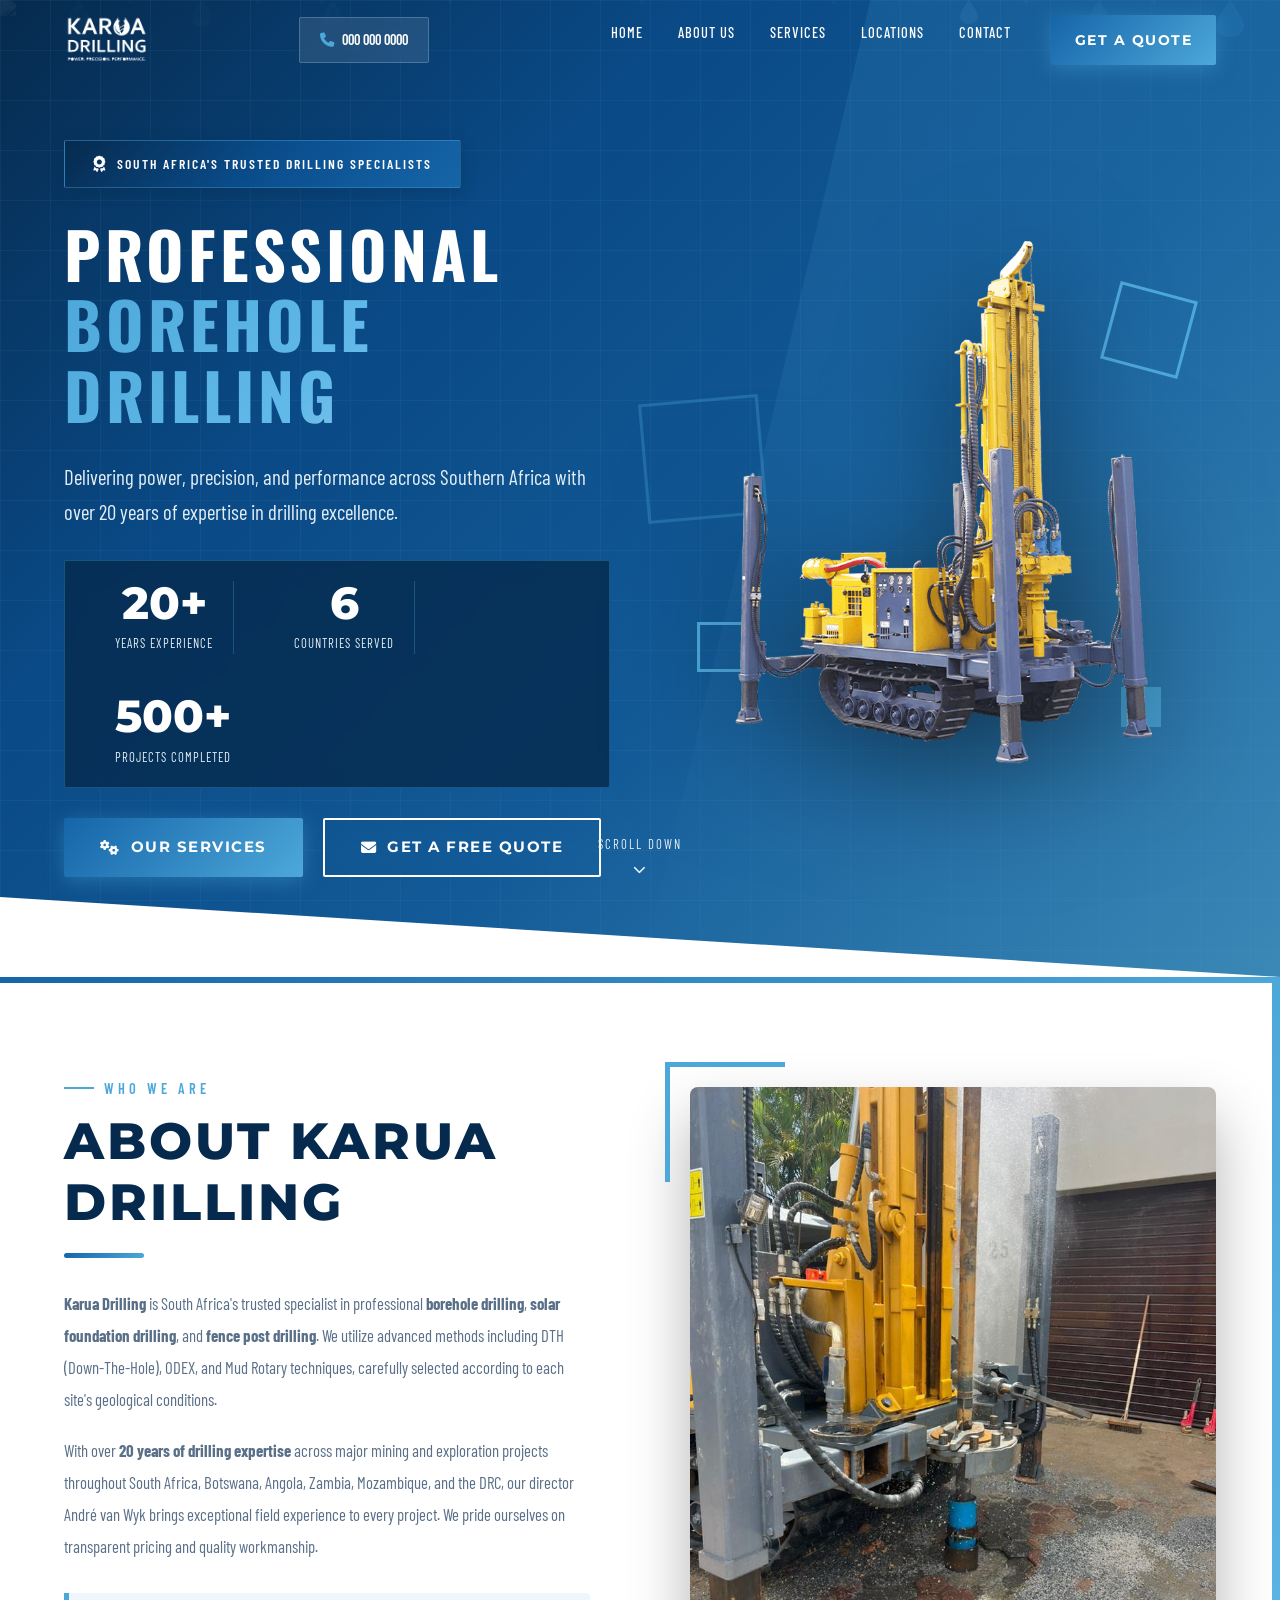
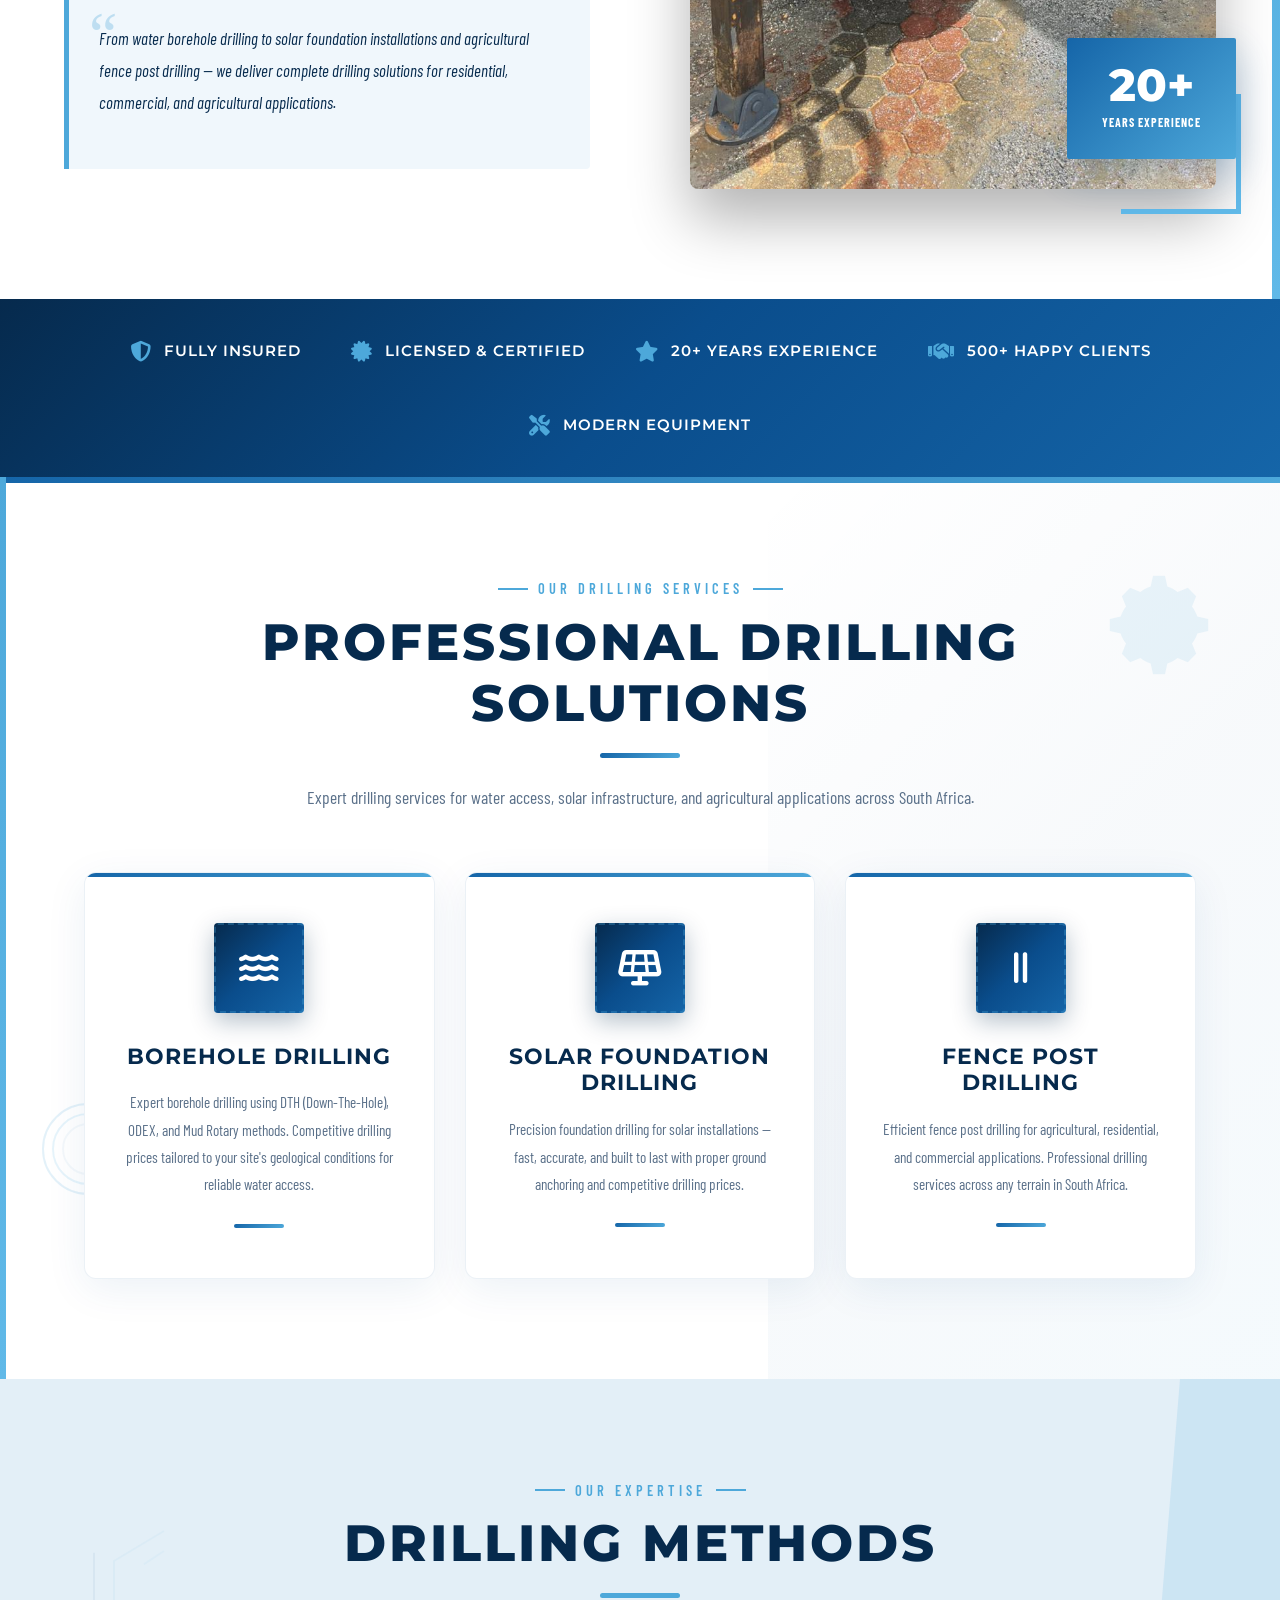
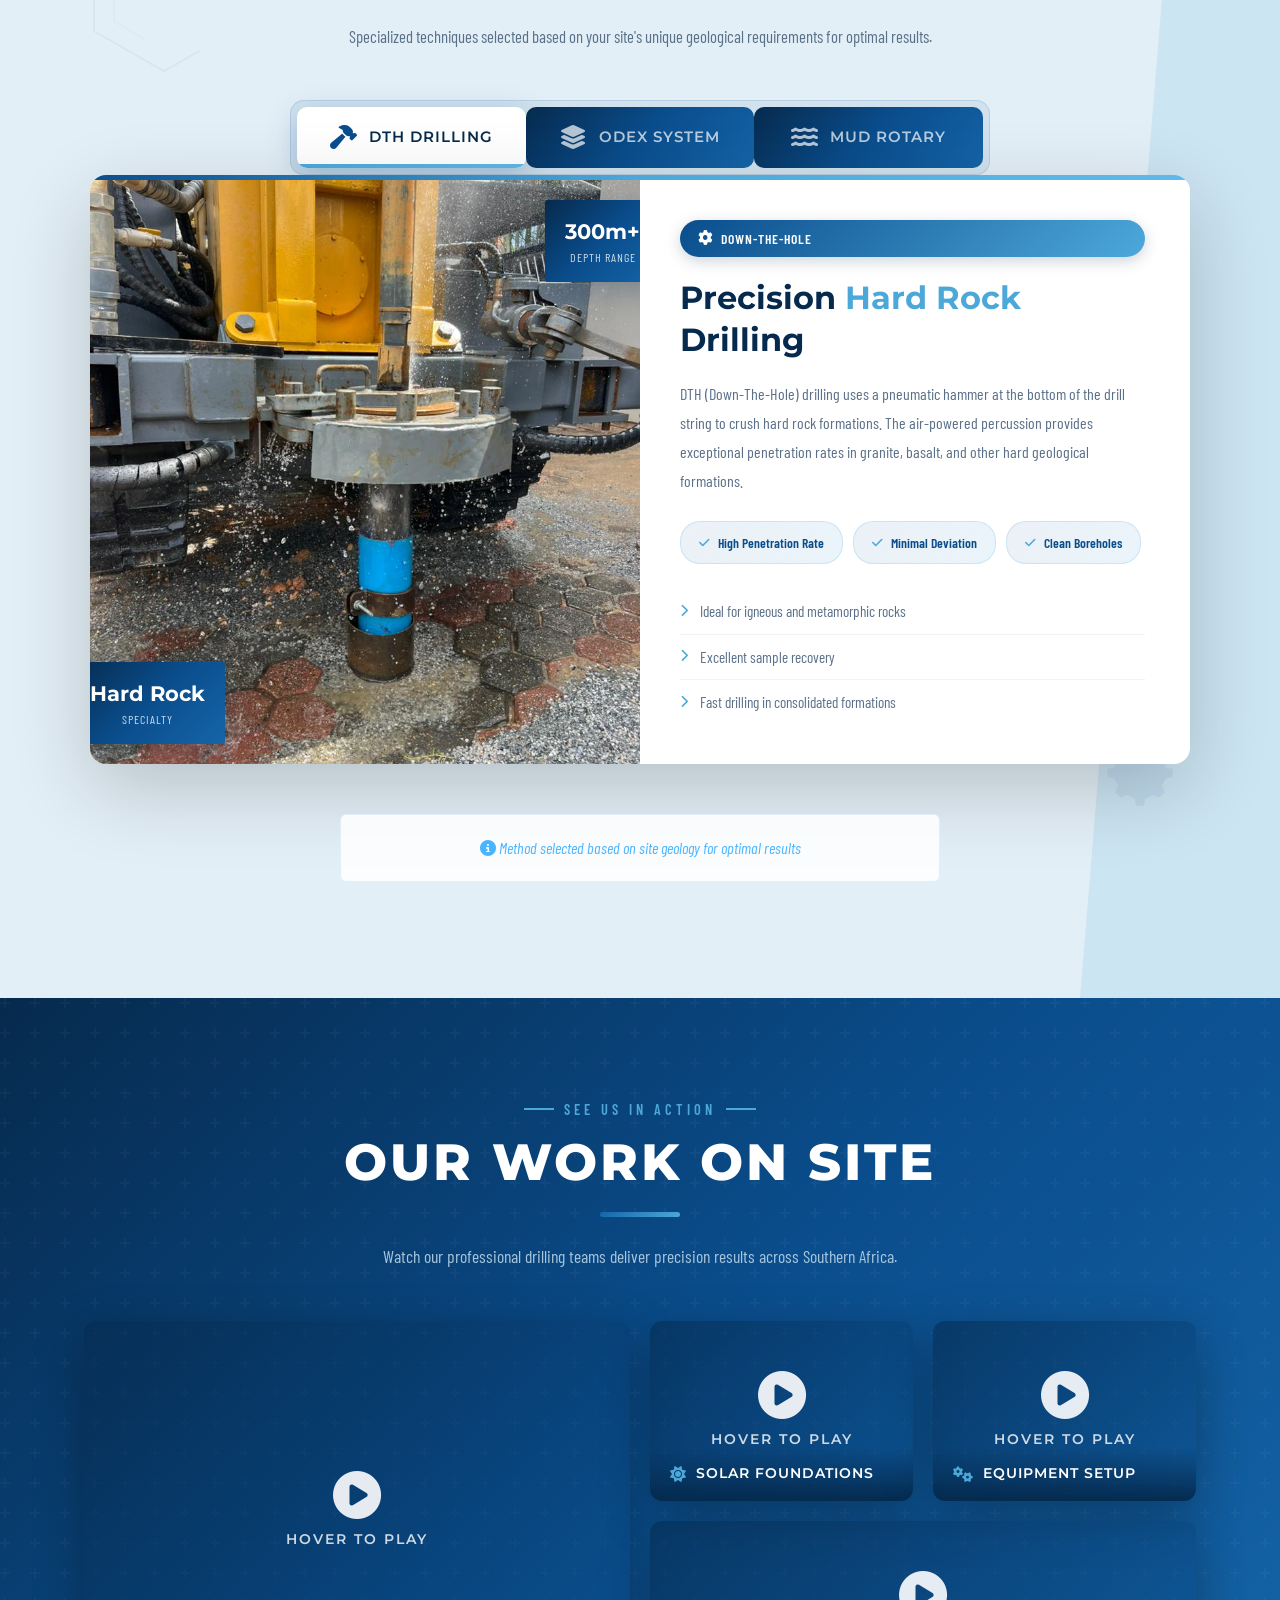
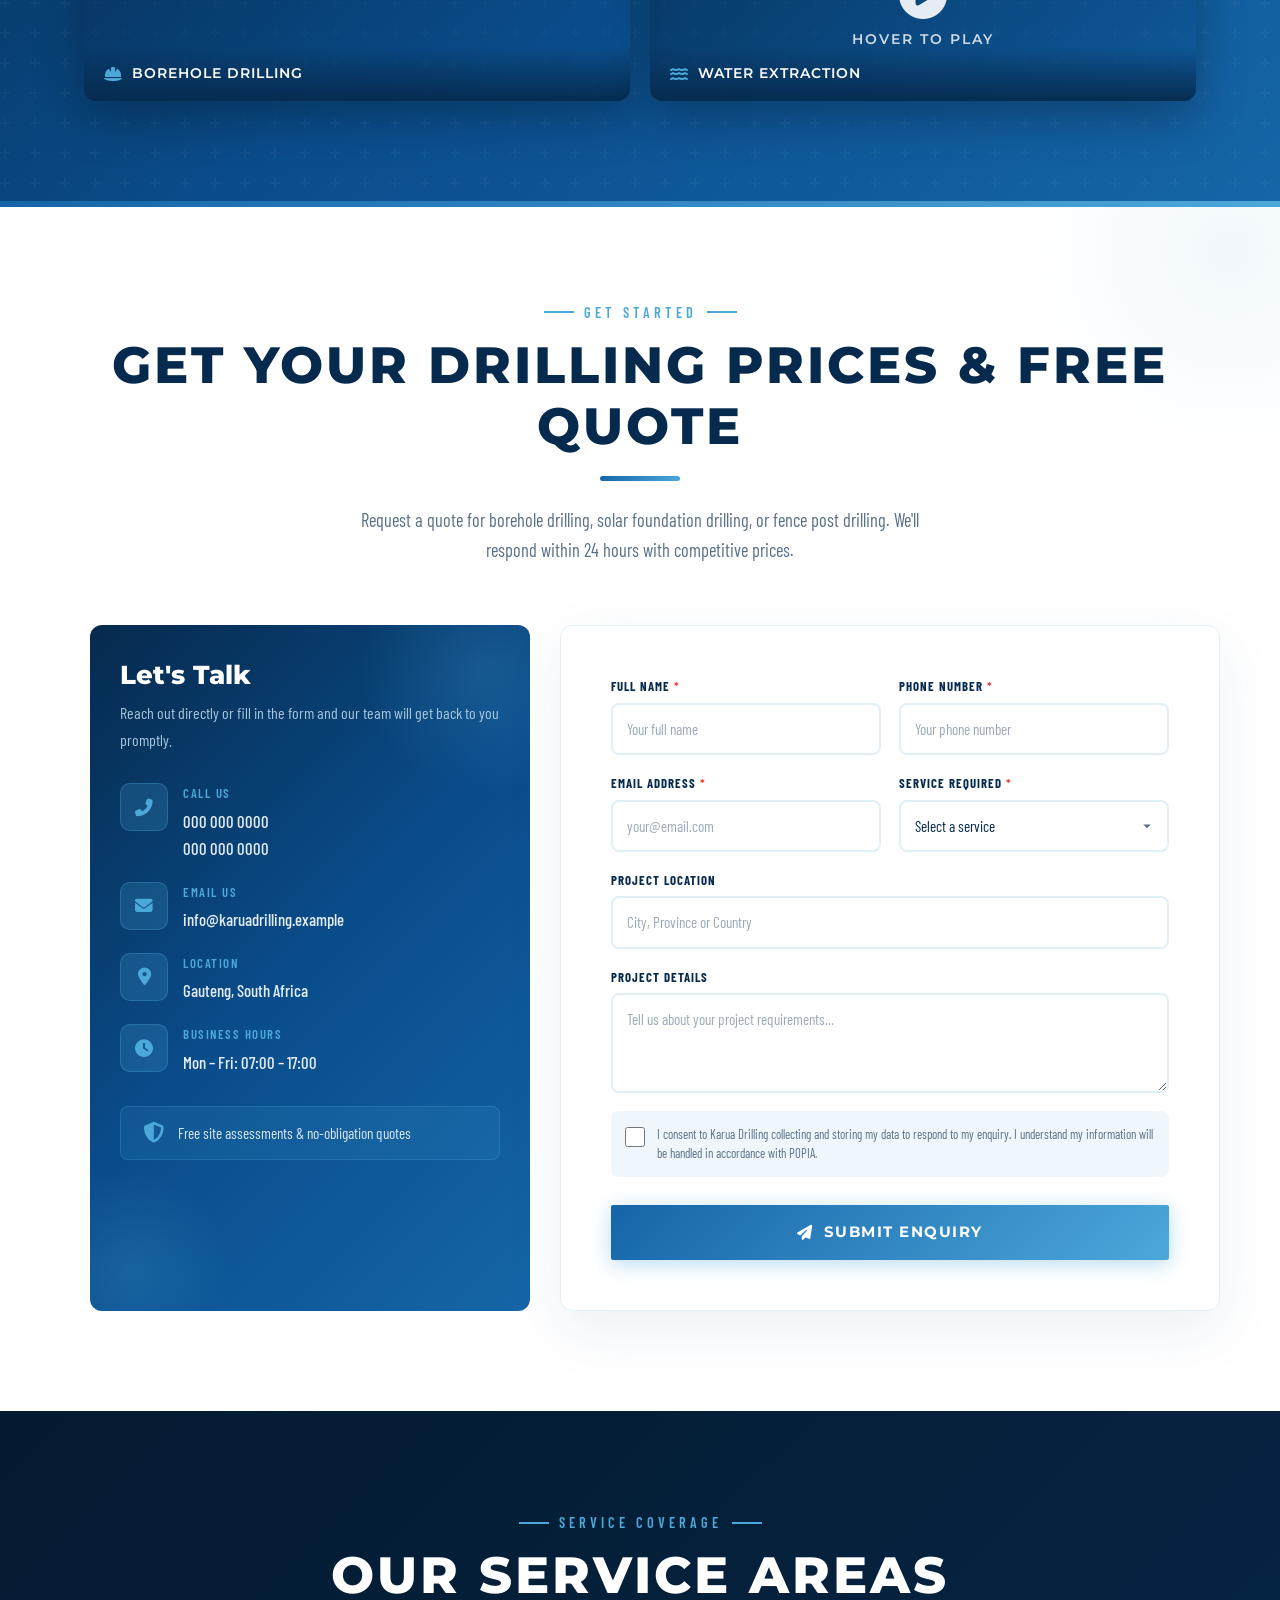
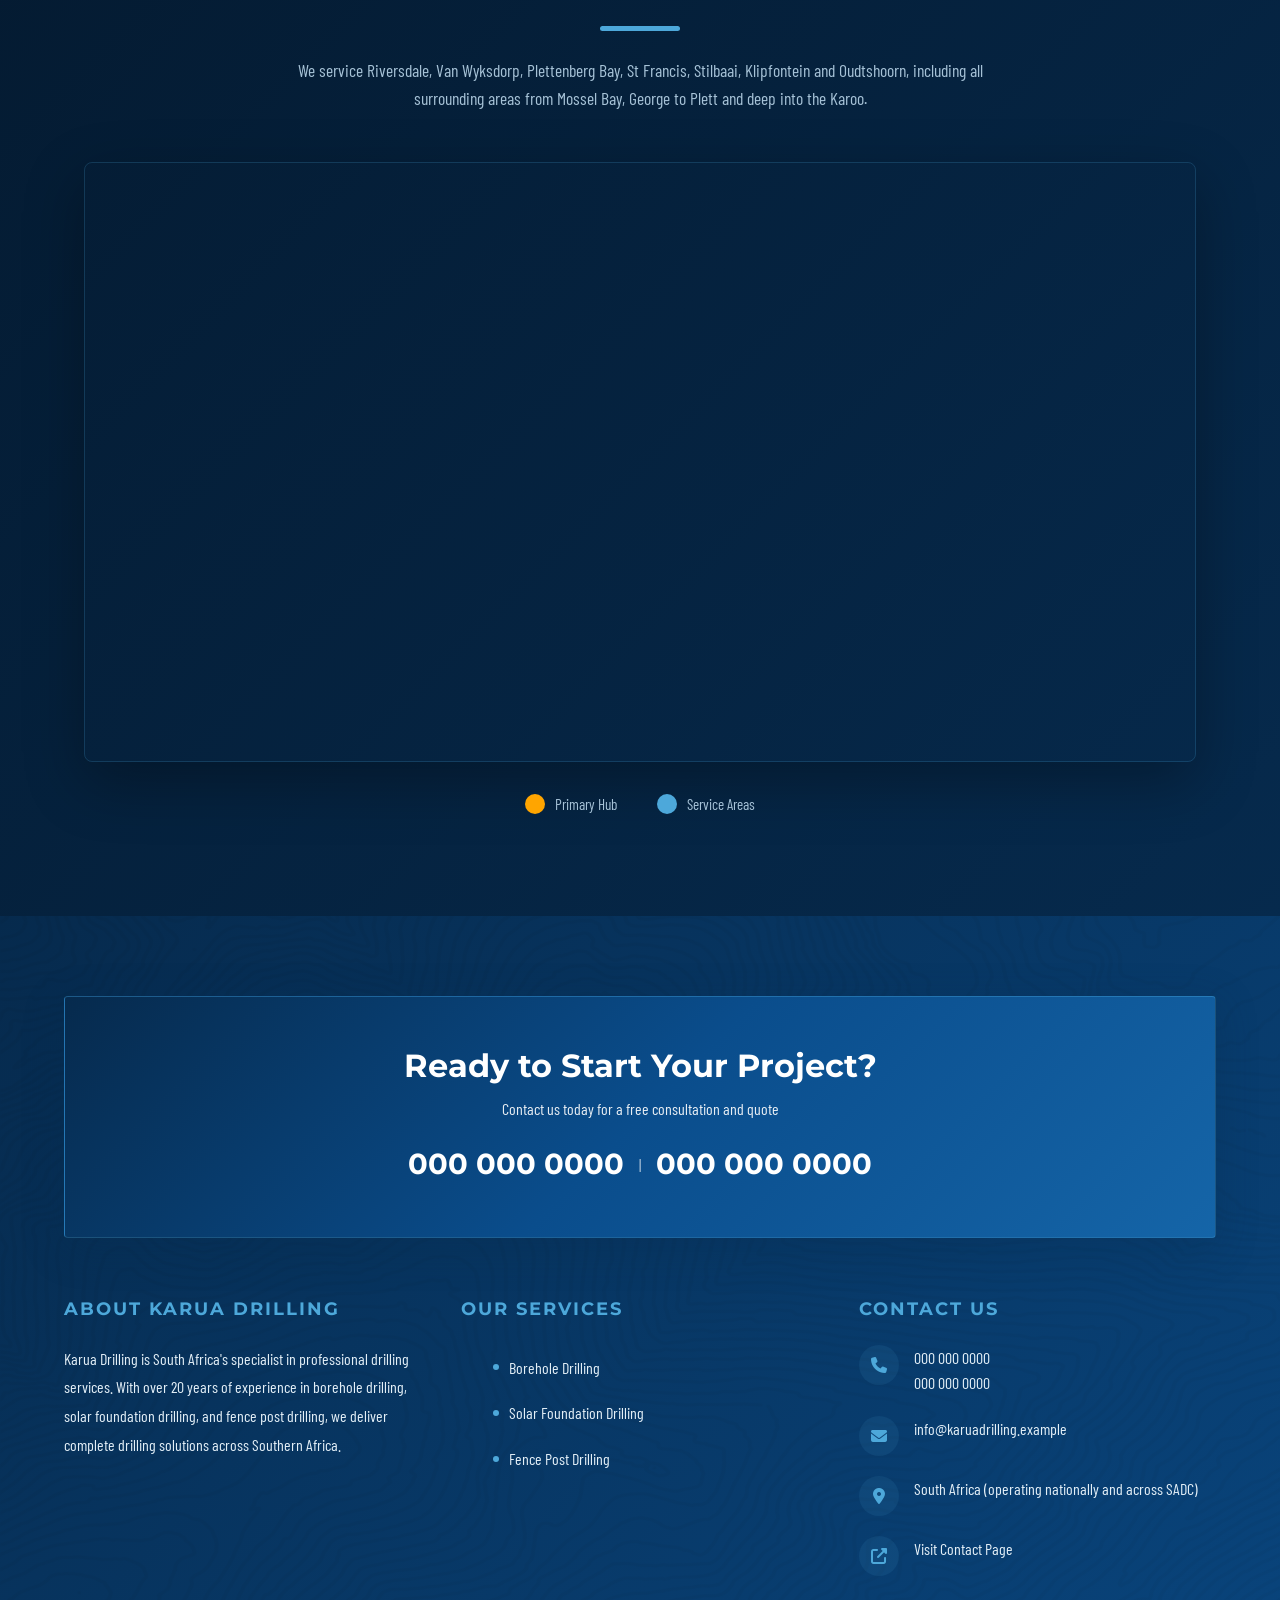
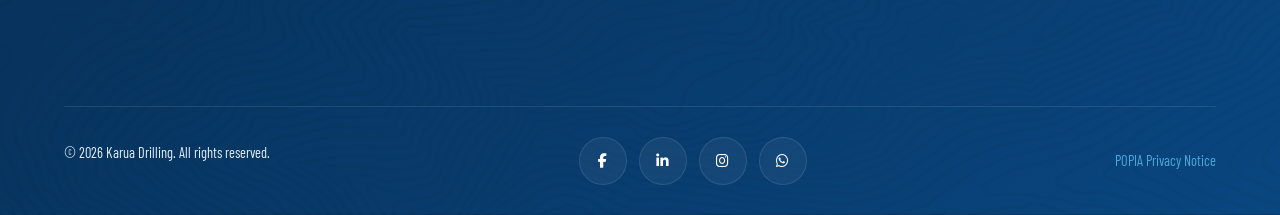
==== commit 620e50db: "Replace the client's contact details with demo data This build is a design build, not the company's " ====
--- a/index.html
+++ b/index.html
@@ -24,9 +24,9 @@
     <link rel="apple-touch-icon" href="images/logo.png">
     
     <!-- Primary SEO Meta Tags -->
-    <meta name="description" content="Professional drilling services in South Africa. Expert borehole drilling, solar foundation drilling & fence post drilling. 20+ years experience. Call 064 876 4465 for a free quote.">
+    <meta name="description" content="Professional drilling services in South Africa. Expert borehole drilling, solar foundation drilling & fence post drilling. 20+ years experience. Call 000 000 0000 for a free quote.">
     <meta name="keywords" content="drilling, borehole drilling, solar foundation drilling, fence post drilling, drilling prices, borehole drilling prices South Africa, water borehole drilling, DTH drilling, ODEX drilling, mud rotary drilling, Johannesburg drilling, Cape Town drilling, Pretoria borehole drilling">
-    <meta name="robots" content="index, follow">
+    <meta name="robots" content="noindex, nofollow, noarchive, nosnippet, noimageindex">
     <meta name="author" content="Karua Drilling (Pty) Ltd">
     
     <!-- Geo-Location Meta Tags -->
@@ -41,8 +41,8 @@
     <meta property="og:description" content="Professional drilling services across South Africa. Borehole drilling, solar foundation drilling & fence post drilling. Get competitive prices today.">
     <meta property="og:url" content="https://karuadrilling.co.za">
     <meta property="og:site_name" content="Karua Drilling">
-    <meta property="business:contact_data:phone_number" content="+27648764465">
-    <meta property="business:contact_data:email" content="info.karua@gmail.com">
+    <meta property="business:contact_data:phone_number" content="+27 00 000 0000">
+    <meta property="business:contact_data:email" content="info@karuadrilling.example">
     <meta property="business:contact_data:country_name" content="South Africa">
     
     <!-- Canonical URL -->
@@ -60,8 +60,8 @@
         "alternateName": "Karua Drilling",
         "description": "Professional drilling services including borehole drilling, solar foundation drilling, and fence post drilling across South Africa and Southern Africa.",
         "url": "https://karuadrilling.co.za",
-        "telephone": ["+27648764465", "+27833649000"],
-        "email": "info.karua@gmail.com",
+        "telephone": ["+27 00 000 0000", "+27 00 000 0000"],
+        "email": "info@karuadrilling.example",
         "address": {
             "@type": "PostalAddress",
             "addressCountry": "ZA",
@@ -140,7 +140,7 @@
                 "name": "What are typical borehole drilling prices in South Africa?",
                 "acceptedAnswer": {
                     "@type": "Answer",
-                    "text": "Borehole drilling prices in South Africa vary based on depth, geological conditions, and location. Contact Karua Drilling at 064 876 4465 for a free site assessment and accurate quote."
+                    "text": "Borehole drilling prices in South Africa vary based on depth, geological conditions, and location. Contact Karua Drilling at 000 000 0000 for a free site assessment and accurate quote."
                 }
             },
             {
@@ -229,9 +229,9 @@
                 <img src="images/logo.png" alt="Karua Drilling - Power. Precision. Performance." class="logo-img">
             </a>
             
-            <a href="tel:+27648764465" class="header-phone">
+            <a href="tel:+270000000000" class="header-phone">
                 <i class="fas fa-phone"></i>
-                <span>064 876 4465</span>
+                <span>000 000 0000</span>
             </a>
             
             <nav class="nav">
@@ -263,8 +263,8 @@
             <a href="#methods"><i class="fas fa-tools"></i> Methods</a>
             <a href="contact.html"><i class="fas fa-envelope"></i> Contact</a>
         </div>
-        <a href="tel:+27648764465" class="btn btn-outline">
-            <i class="fas fa-phone"></i> 064 876 4465
+        <a href="tel:+270000000000" class="btn btn-outline">
+            <i class="fas fa-phone"></i> 000 000 0000
         </a>
         <a href="contact.html" class="btn btn-primary">
             <i class="fas fa-paper-plane"></i> Get a Quote
@@ -741,8 +741,8 @@
                                     </div>
                                     <div>
                                         <span class="contact-info-label">Call Us</span>
-                                        <a href="tel:+27648764465">064 876 4465</a>
-                                        <a href="tel:+27833649000">083 364 9000</a>
+                                        <a href="tel:+270000000000">000 000 0000</a>
+                                        <a href="tel:+270000000000">000 000 0000</a>
                                     </div>
                                 </div>
                                 
@@ -752,7 +752,7 @@
                                     </div>
                                     <div>
                                         <span class="contact-info-label">Email Us</span>
-                                        <a href="mailto:info.karua@gmail.com">info.karua@gmail.com</a>
+                                        <a href="mailto:info@karuadrilling.example">info@karuadrilling.example</a>
                                     </div>
                                 </div>
                                 
@@ -886,9 +886,9 @@
             <h2>Ready to Start Your Project?</h2>
             <p>Contact us today for a free consultation and quote</p>
             <div class="footer-banner-phone">
-                <a href="tel:+27648764465">064 876 4465</a>
+                <a href="tel:+270000000000">000 000 0000</a>
                 <span>|</span>
-                <a href="tel:+27833649000">083 364 9000</a>
+                <a href="tel:+270000000000">000 000 0000</a>
             </div>
         </div>
         
@@ -912,13 +912,13 @@
                 <div class="footer-contact-item">
                     <i class="fas fa-phone"></i>
                     <div>
-                        <a href="tel:+27648764465">064 876 4465</a><br>
-                        <a href="tel:+27833649000">083 364 9000</a>
+                        <a href="tel:+270000000000">000 000 0000</a><br>
+                        <a href="tel:+270000000000">000 000 0000</a>
                     </div>
                 </div>
                 <div class="footer-contact-item">
                     <i class="fas fa-envelope"></i>
-                    <a href="mailto:info.karua@gmail.com">info.karua@gmail.com</a>
+                    <a href="mailto:info@karuadrilling.example">info@karuadrilling.example</a>
                 </div>
                 <div class="footer-contact-item">
                     <i class="fas fa-map-marker-alt"></i>
